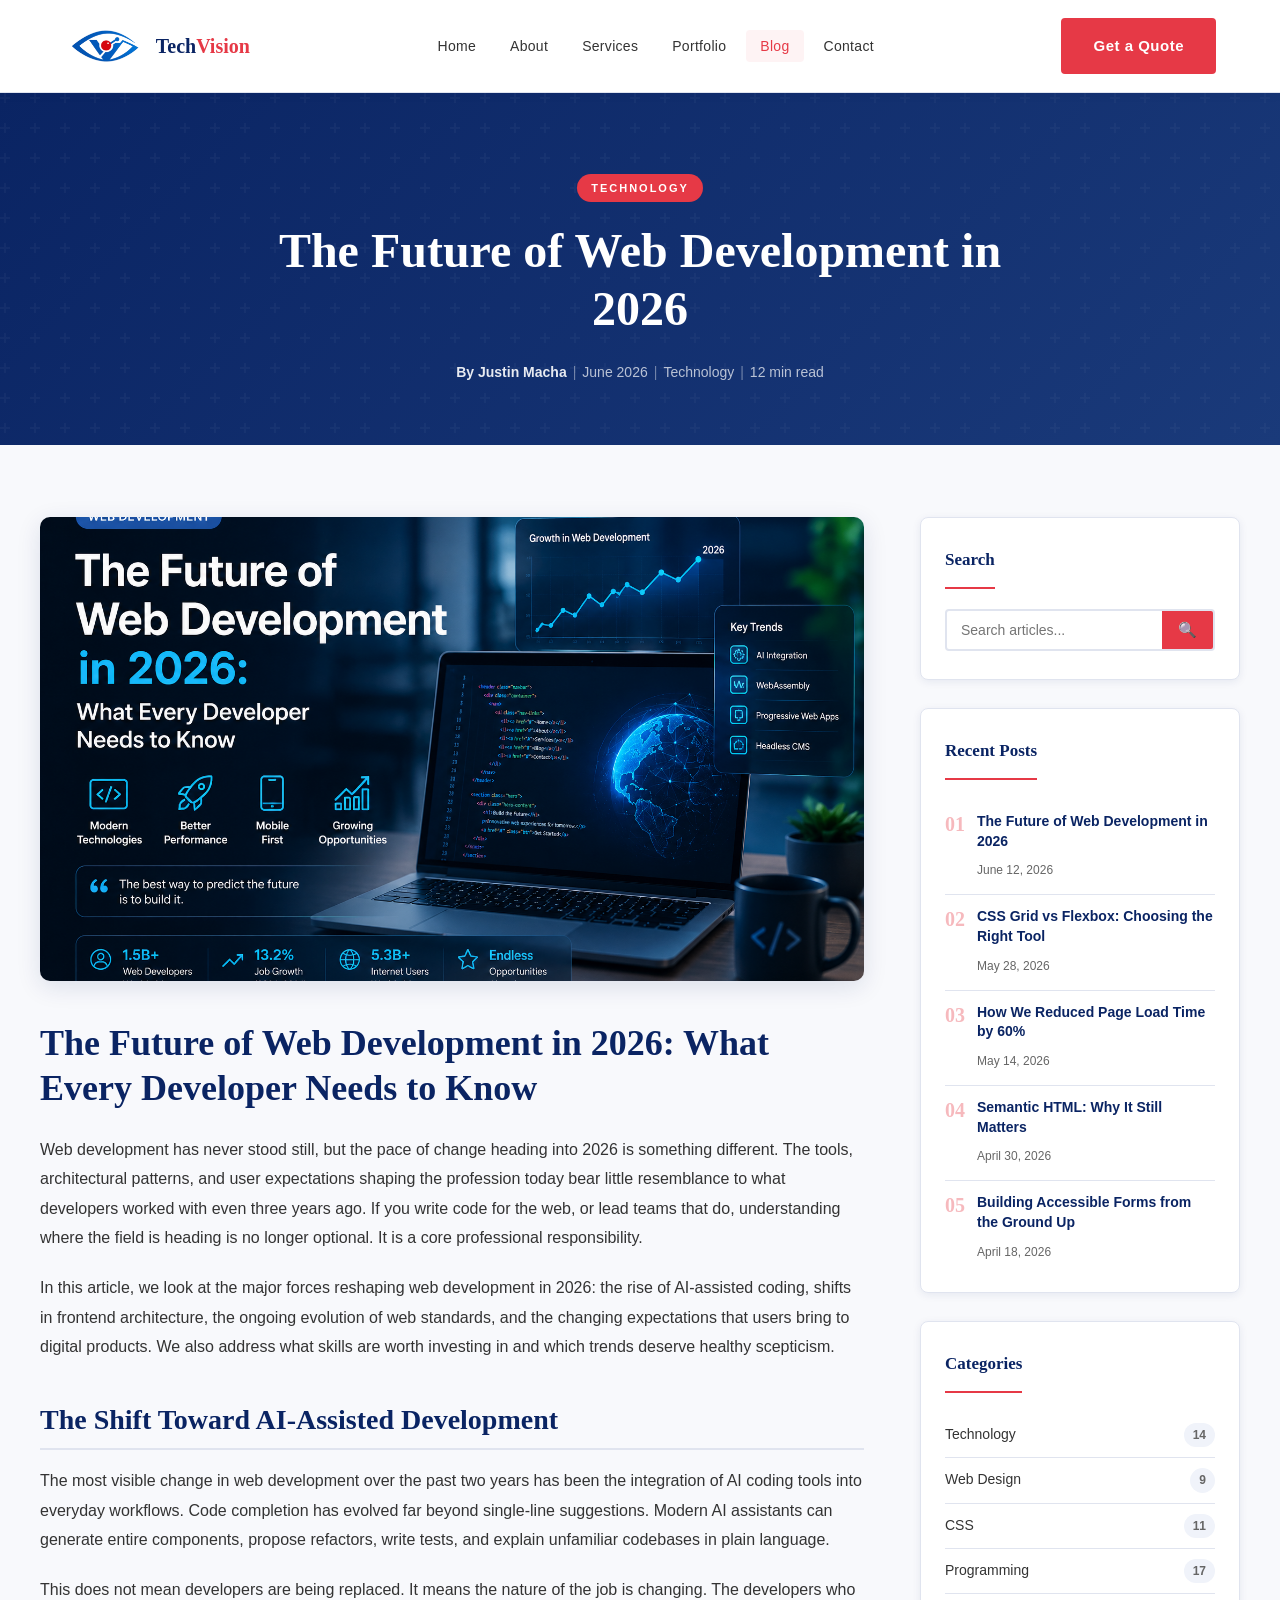
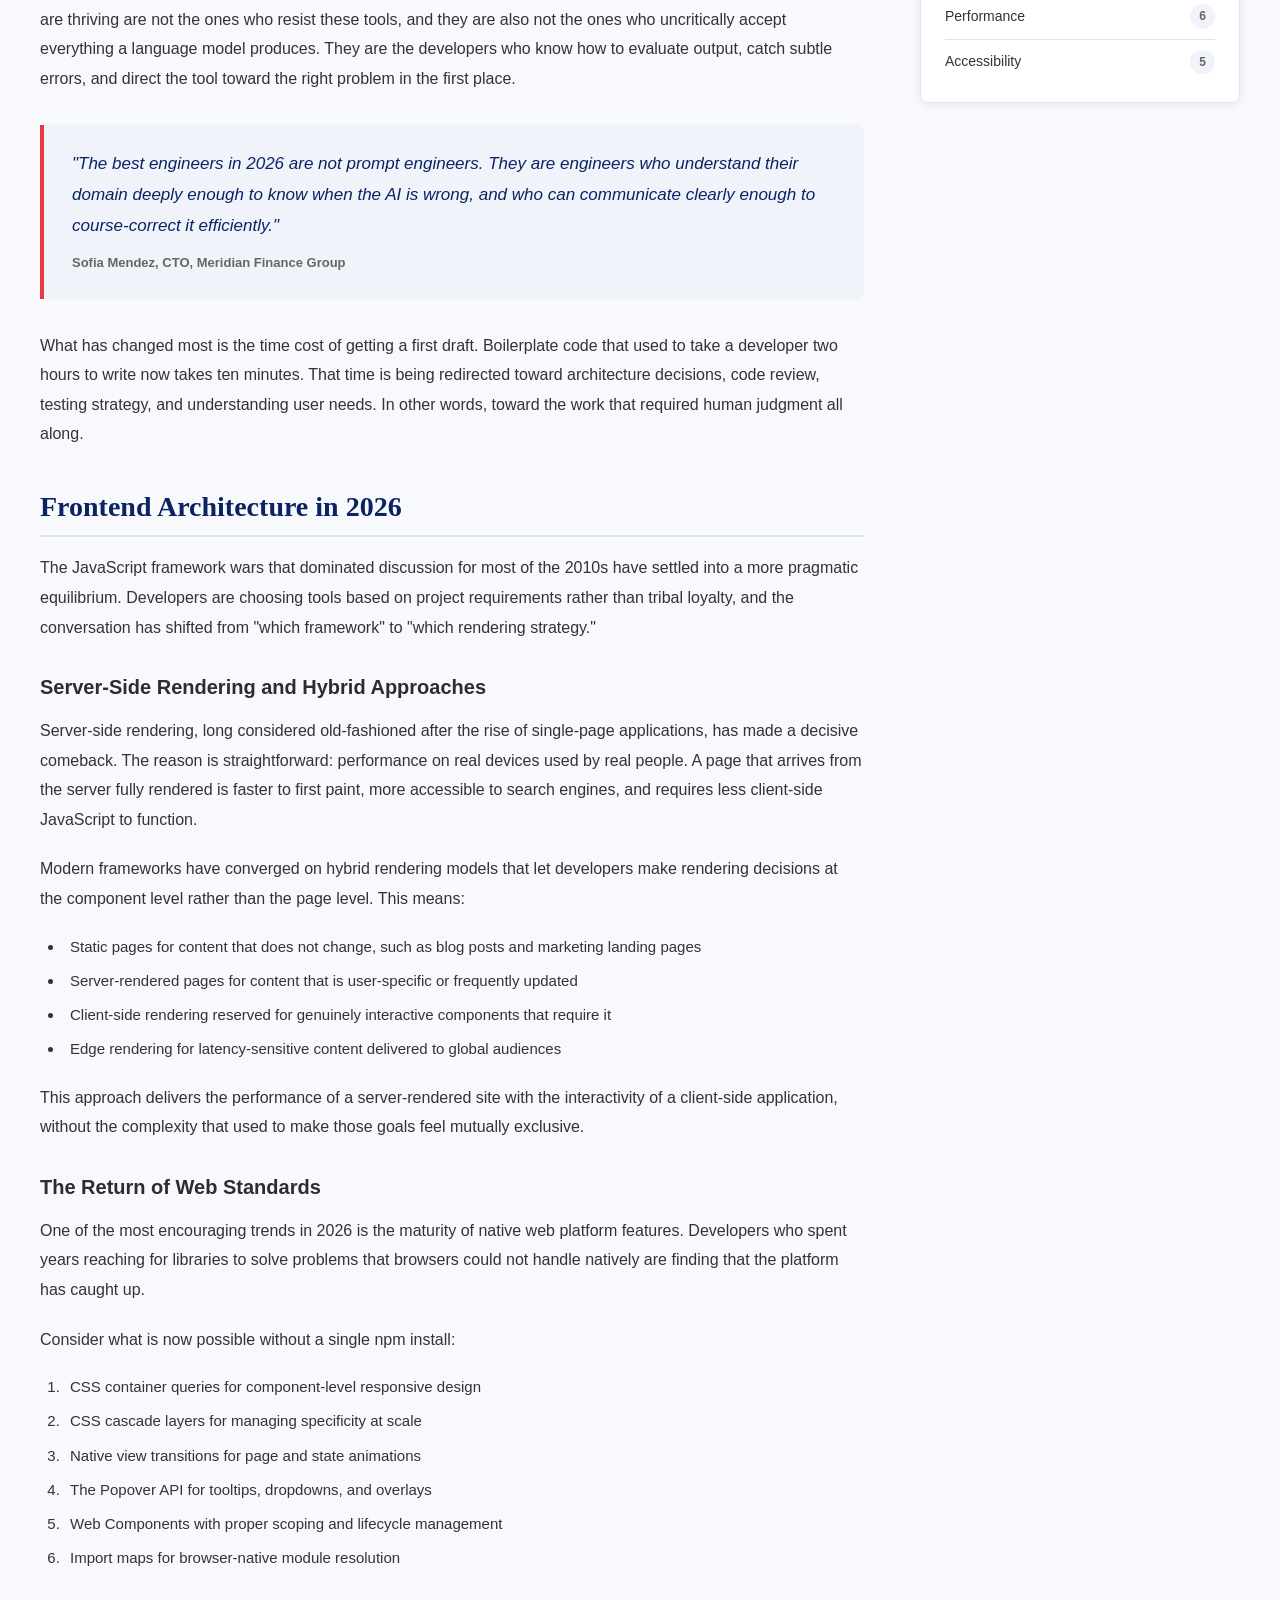
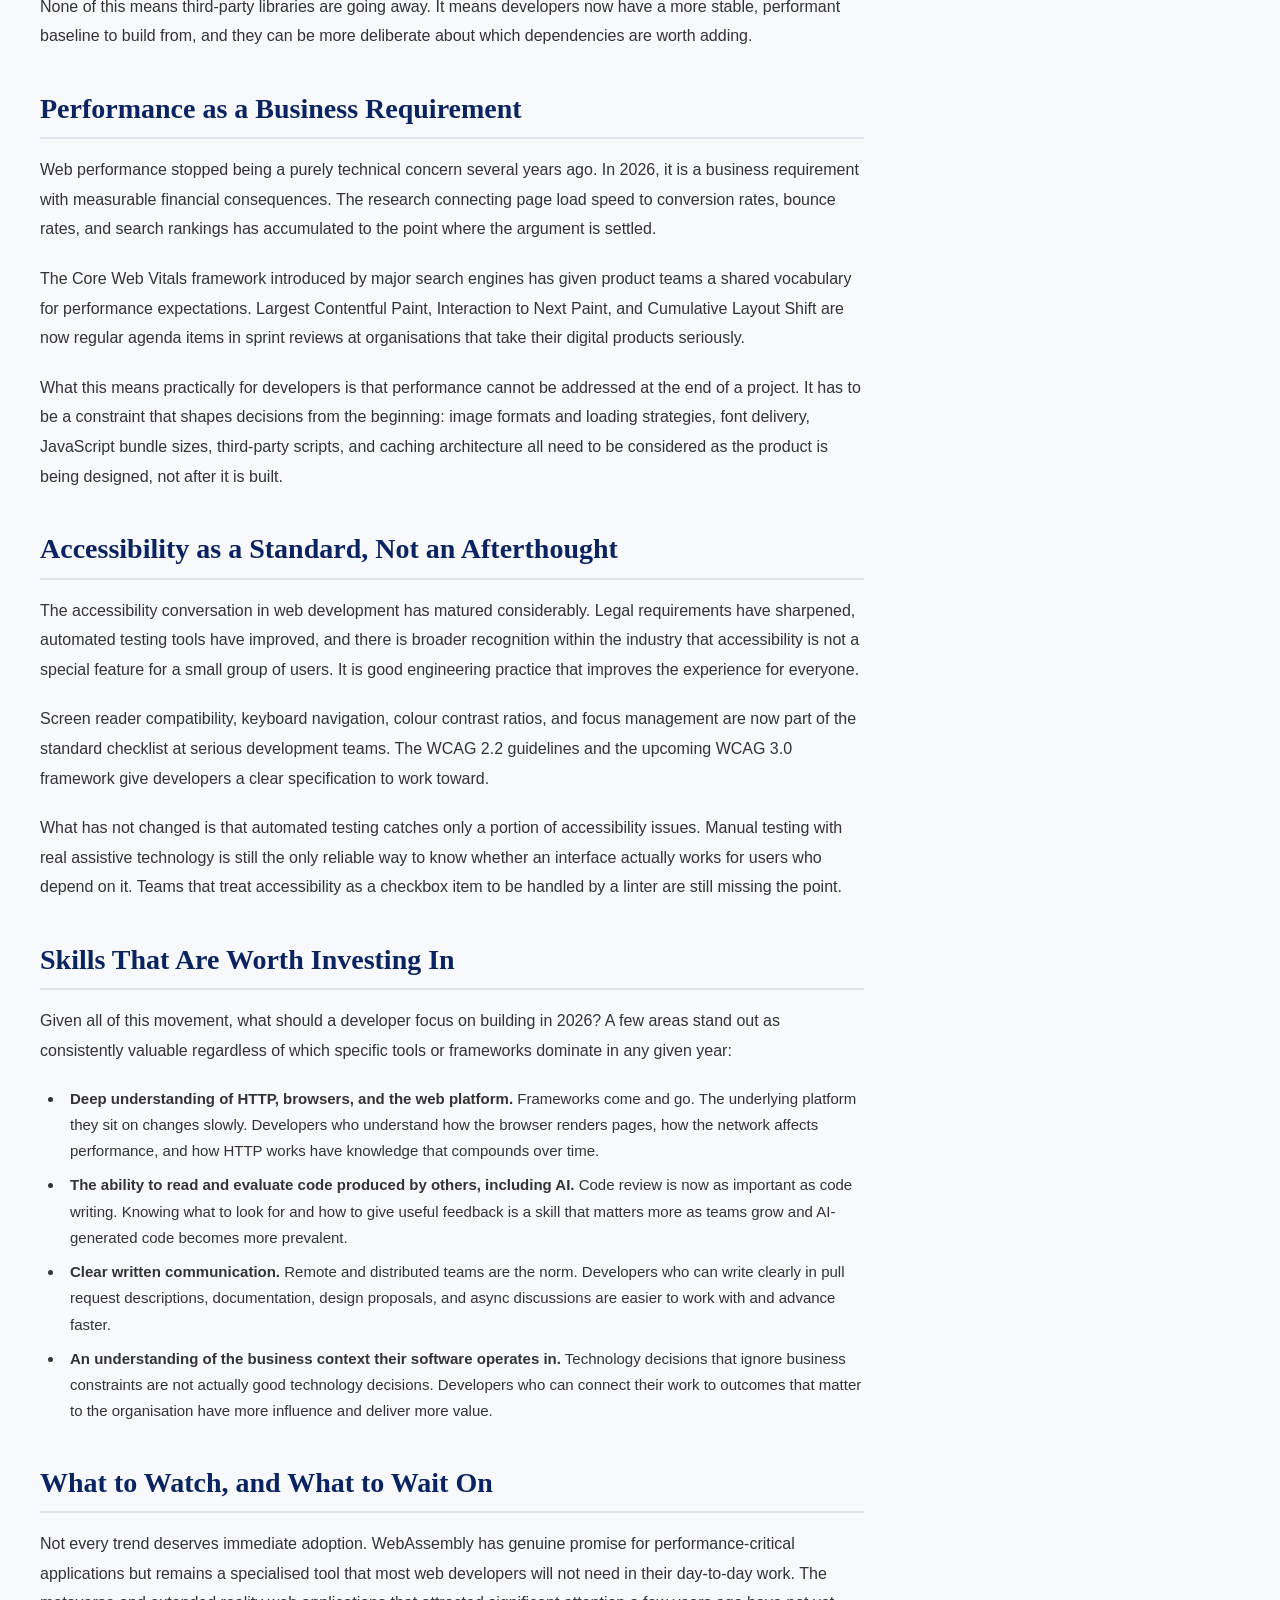
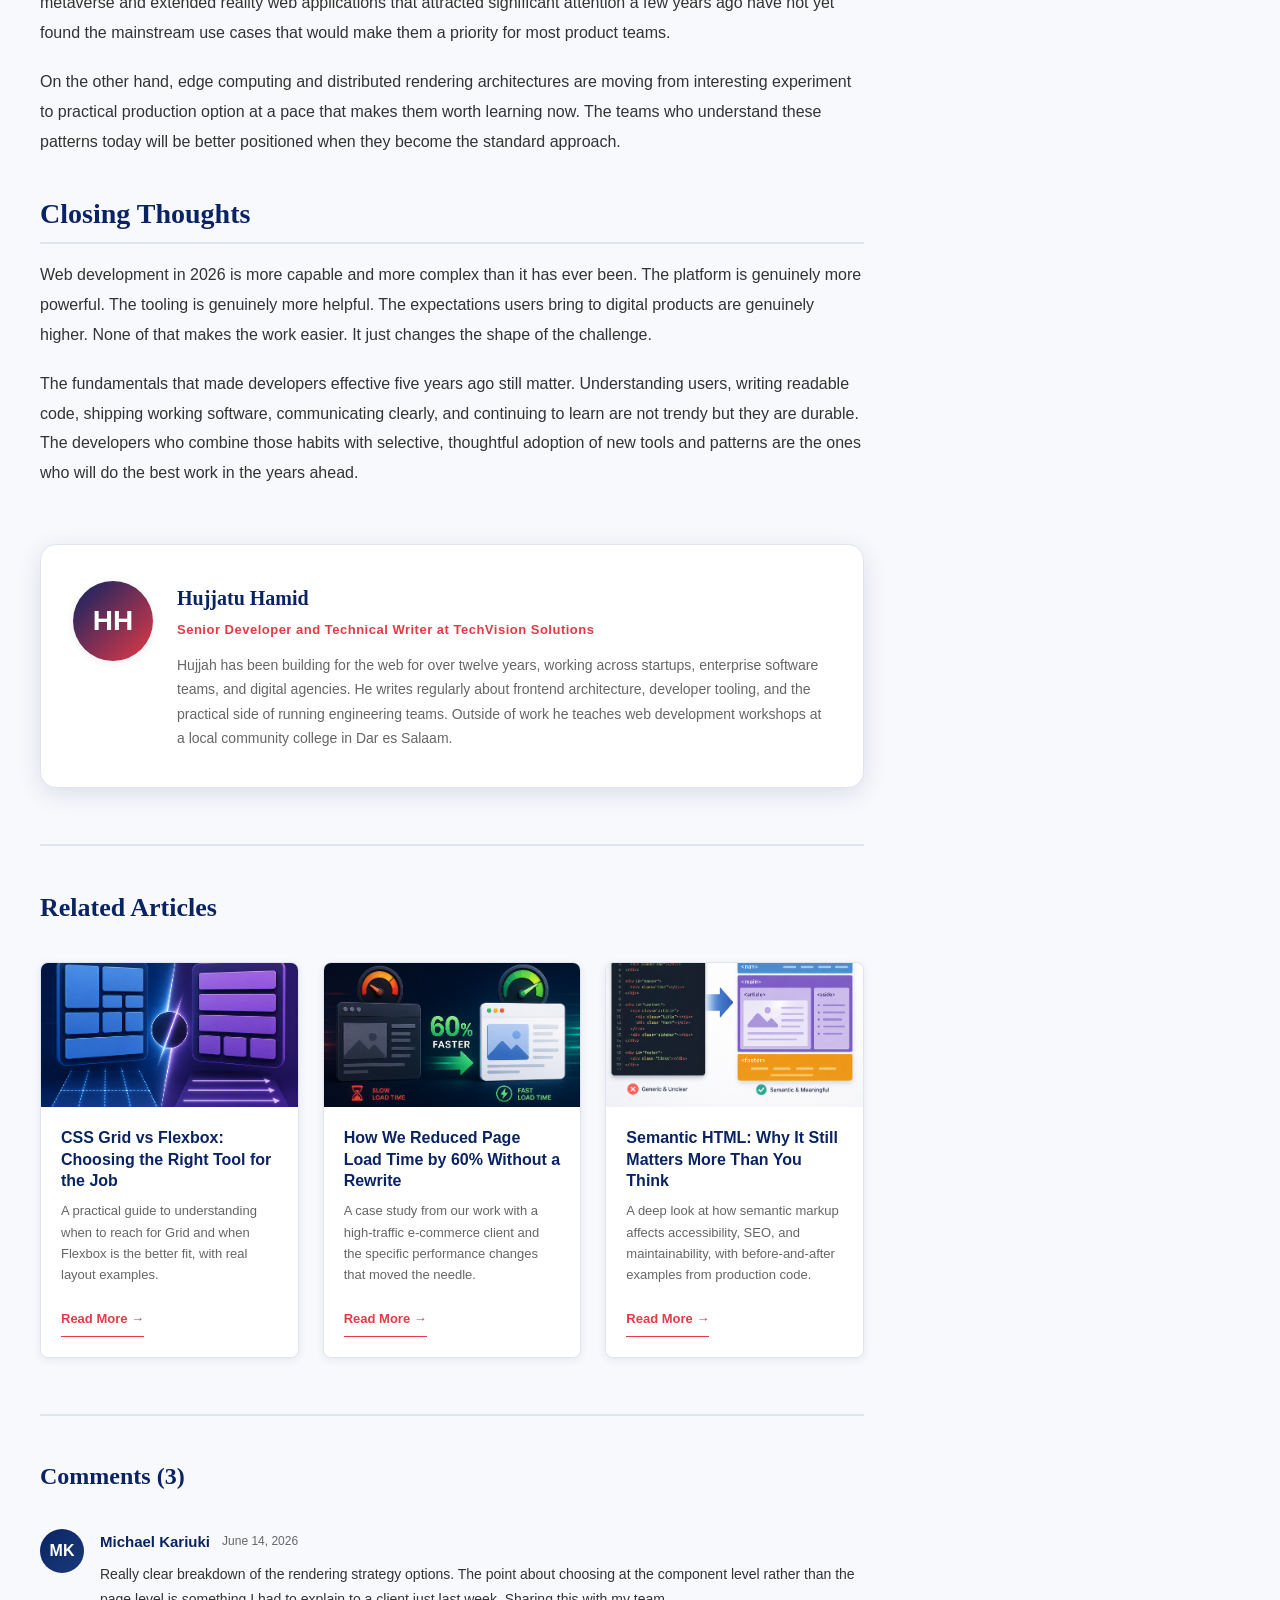
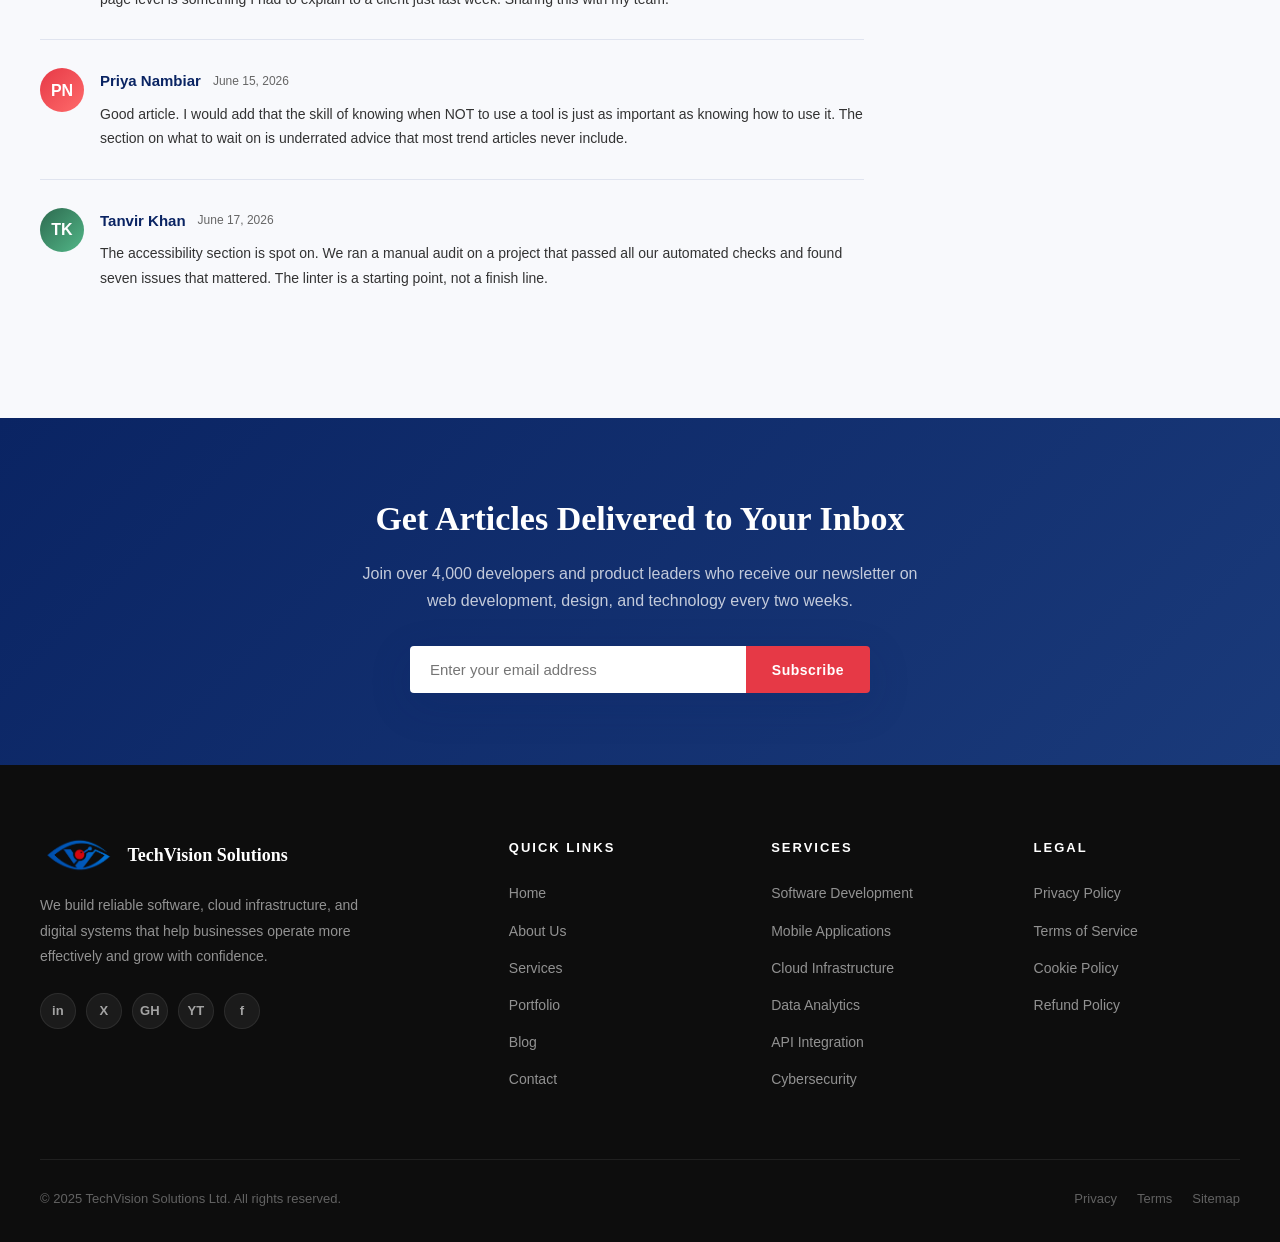
==== blog.html @ b870c146 "Add files via upload" ====
<!DOCTYPE html>
<html lang="en">
<head>
    <meta charset="UTF-8">
    <meta name="viewport" content="width=device-width, initial-scale=1.0">
    <meta name="description" content="The Future of Web Development in 2026 - TechVision Solutions Blog">
    <title>The Future of Web Development in 2026 | TechVision Blog</title>
    <link rel="stylesheet" href="css/style.css">
</head>
<body>

    <!-- ======================================================
         Header Section (matches homepage exactly)
    ====================================================== -->
    <header>
        <div class="header-inner">
            <div class="logo">
                <div class="logo-icon">
                    <img src="images/logo.png" alt="TechVision logo">
                </div>
                <div class="logo-text">Tech<span>Vision</span></div>
            </div>

            <nav>
                <ul>
                    <li><a href="index.html">Home</a></li>
                    <li><a href="index.html#about">About</a></li>
                    <li><a href="index.html#services">Services</a></li>
                    <li><a href="index.html#portfolio">Portfolio</a></li>
                    <li><a href="blog.html" class="active">Blog</a></li>
                    <li><a href="index.html#contact">Contact</a></li>
                </ul>
            </nav>

            <div class="header-cta">
                <a href="index.html#contact" class="btn btn-primary">Get a Quote</a>
            </div>
        </div>
    </header>

    <main>

        <!-- ======================================================
             Blog Banner Section
        ====================================================== -->
        <section class="blog-banner">
            <div class="blog-banner-inner">
                <span class="blog-category-badge">Technology</span>
                <h1>The Future of Web Development in 2026</h1>
                <div class="blog-meta">
                    <strong>By Justin Macha</strong>
                    <span>|</span>
                    June 2026
                    <span>|</span>
                    Technology
                    <span>|</span>
                    12 min read
                </div>
            </div>
        </section>

        <!-- ======================================================
             Blog Content Layout
        ====================================================== -->
        <div class="blog-content-wrap">
            <div class="blog-layout">

                <!-- Main Blog Article -->
                <div class="blog-main">

                    <!-- Featured Article Image -->
                    <img class="blog-featured-img" src="images/blog-featured.png" alt="The Future of Web Development in 2026">

                    <!-- Article Content -->
                    <article class="blog-article">

                        <h1>The Future of Web Development in 2026: What Every Developer Needs to Know</h1>

                        <p>Web development has never stood still, but the pace of change heading into 2026 is something different. The tools, architectural patterns, and user expectations shaping the profession today bear little resemblance to what developers worked with even three years ago. If you write code for the web, or lead teams that do, understanding where the field is heading is no longer optional. It is a core professional responsibility.</p>

                        <p>In this article, we look at the major forces reshaping web development in 2026: the rise of AI-assisted coding, shifts in frontend architecture, the ongoing evolution of web standards, and the changing expectations that users bring to digital products. We also address what skills are worth investing in and which trends deserve healthy scepticism.</p>

                        <h2>The Shift Toward AI-Assisted Development</h2>

                        <p>The most visible change in web development over the past two years has been the integration of AI coding tools into everyday workflows. Code completion has evolved far beyond single-line suggestions. Modern AI assistants can generate entire components, propose refactors, write tests, and explain unfamiliar codebases in plain language.</p>

                        <p>This does not mean developers are being replaced. It means the nature of the job is changing. The developers who are thriving are not the ones who resist these tools, and they are also not the ones who uncritically accept everything a language model produces. They are the developers who know how to evaluate output, catch subtle errors, and direct the tool toward the right problem in the first place.</p>

                        <blockquote>
                            "The best engineers in 2026 are not prompt engineers. They are engineers who understand their domain deeply enough to know when the AI is wrong, and who can communicate clearly enough to course-correct it efficiently."
                            <cite>Sofia Mendez, CTO, Meridian Finance Group</cite>
                        </blockquote>

                        <p>What has changed most is the time cost of getting a first draft. Boilerplate code that used to take a developer two hours to write now takes ten minutes. That time is being redirected toward architecture decisions, code review, testing strategy, and understanding user needs. In other words, toward the work that required human judgment all along.</p>

                        <h2>Frontend Architecture in 2026</h2>

                        <p>The JavaScript framework wars that dominated discussion for most of the 2010s have settled into a more pragmatic equilibrium. Developers are choosing tools based on project requirements rather than tribal loyalty, and the conversation has shifted from "which framework" to "which rendering strategy."</p>

                        <h3>Server-Side Rendering and Hybrid Approaches</h3>

                        <p>Server-side rendering, long considered old-fashioned after the rise of single-page applications, has made a decisive comeback. The reason is straightforward: performance on real devices used by real people. A page that arrives from the server fully rendered is faster to first paint, more accessible to search engines, and requires less client-side JavaScript to function.</p>

                        <p>Modern frameworks have converged on hybrid rendering models that let developers make rendering decisions at the component level rather than the page level. This means:</p>

                        <ul>
                            <li>Static pages for content that does not change, such as blog posts and marketing landing pages</li>
                            <li>Server-rendered pages for content that is user-specific or frequently updated</li>
                            <li>Client-side rendering reserved for genuinely interactive components that require it</li>
                            <li>Edge rendering for latency-sensitive content delivered to global audiences</li>
                        </ul>

                        <p>This approach delivers the performance of a server-rendered site with the interactivity of a client-side application, without the complexity that used to make those goals feel mutually exclusive.</p>

                        <h3>The Return of Web Standards</h3>

                        <p>One of the most encouraging trends in 2026 is the maturity of native web platform features. Developers who spent years reaching for libraries to solve problems that browsers could not handle natively are finding that the platform has caught up.</p>

                        <p>Consider what is now possible without a single npm install:</p>

                        <ol>
                            <li>CSS container queries for component-level responsive design</li>
                            <li>CSS cascade layers for managing specificity at scale</li>
                            <li>Native view transitions for page and state animations</li>
                            <li>The Popover API for tooltips, dropdowns, and overlays</li>
                            <li>Web Components with proper scoping and lifecycle management</li>
                            <li>Import maps for browser-native module resolution</li>
                        </ol>

                        <p>None of this means third-party libraries are going away. It means developers now have a more stable, performant baseline to build from, and they can be more deliberate about which dependencies are worth adding.</p>

                        <h2>Performance as a Business Requirement</h2>

                        <p>Web performance stopped being a purely technical concern several years ago. In 2026, it is a business requirement with measurable financial consequences. The research connecting page load speed to conversion rates, bounce rates, and search rankings has accumulated to the point where the argument is settled.</p>

                        <p>The Core Web Vitals framework introduced by major search engines has given product teams a shared vocabulary for performance expectations. Largest Contentful Paint, Interaction to Next Paint, and Cumulative Layout Shift are now regular agenda items in sprint reviews at organisations that take their digital products seriously.</p>

                        <p>What this means practically for developers is that performance cannot be addressed at the end of a project. It has to be a constraint that shapes decisions from the beginning: image formats and loading strategies, font delivery, JavaScript bundle sizes, third-party scripts, and caching architecture all need to be considered as the product is being designed, not after it is built.</p>

                        <h2>Accessibility as a Standard, Not an Afterthought</h2>

                        <p>The accessibility conversation in web development has matured considerably. Legal requirements have sharpened, automated testing tools have improved, and there is broader recognition within the industry that accessibility is not a special feature for a small group of users. It is good engineering practice that improves the experience for everyone.</p>

                        <p>Screen reader compatibility, keyboard navigation, colour contrast ratios, and focus management are now part of the standard checklist at serious development teams. The WCAG 2.2 guidelines and the upcoming WCAG 3.0 framework give developers a clear specification to work toward.</p>

                        <p>What has not changed is that automated testing catches only a portion of accessibility issues. Manual testing with real assistive technology is still the only reliable way to know whether an interface actually works for users who depend on it. Teams that treat accessibility as a checkbox item to be handled by a linter are still missing the point.</p>

                        <h2>Skills That Are Worth Investing In</h2>

                        <p>Given all of this movement, what should a developer focus on building in 2026? A few areas stand out as consistently valuable regardless of which specific tools or frameworks dominate in any given year:</p>

                        <ul>
                            <li><strong>Deep understanding of HTTP, browsers, and the web platform.</strong> Frameworks come and go. The underlying platform they sit on changes slowly. Developers who understand how the browser renders pages, how the network affects performance, and how HTTP works have knowledge that compounds over time.</li>
                            <li><strong>The ability to read and evaluate code produced by others, including AI.</strong> Code review is now as important as code writing. Knowing what to look for and how to give useful feedback is a skill that matters more as teams grow and AI-generated code becomes more prevalent.</li>
                            <li><strong>Clear written communication.</strong> Remote and distributed teams are the norm. Developers who can write clearly in pull request descriptions, documentation, design proposals, and async discussions are easier to work with and advance faster.</li>
                            <li><strong>An understanding of the business context their software operates in.</strong> Technology decisions that ignore business constraints are not actually good technology decisions. Developers who can connect their work to outcomes that matter to the organisation have more influence and deliver more value.</li>
                        </ul>

                        <h2>What to Watch, and What to Wait On</h2>

                        <p>Not every trend deserves immediate adoption. WebAssembly has genuine promise for performance-critical applications but remains a specialised tool that most web developers will not need in their day-to-day work. The metaverse and extended reality web applications that attracted significant attention a few years ago have not yet found the mainstream use cases that would make them a priority for most product teams.</p>

                        <p>On the other hand, edge computing and distributed rendering architectures are moving from interesting experiment to practical production option at a pace that makes them worth learning now. The teams who understand these patterns today will be better positioned when they become the standard approach.</p>

                        <h2>Closing Thoughts</h2>

                        <p>Web development in 2026 is more capable and more complex than it has ever been. The platform is genuinely more powerful. The tooling is genuinely more helpful. The expectations users bring to digital products are genuinely higher. None of that makes the work easier. It just changes the shape of the challenge.</p>

                        <p>The fundamentals that made developers effective five years ago still matter. Understanding users, writing readable code, shipping working software, communicating clearly, and continuing to learn are not trendy but they are durable. The developers who combine those habits with selective, thoughtful adoption of new tools and patterns are the ones who will do the best work in the years ahead.</p>

                    </article>

                    <!-- Author Information Card -->
                    <div class="author-card">
                        <div class="author-card-photo">HH</div>
                        <div class="author-card-info">
                            <h4>Hujjatu Hamid</h4>
                            <span>Senior Developer and Technical Writer at TechVision Solutions</span>
                            <p>Hujjah has been building for the web for over twelve years, working across startups, enterprise software teams, and digital agencies. He writes regularly about frontend architecture, developer tooling, and the practical side of running engineering teams. Outside of work he teaches web development workshops at a local community college in Dar es Salaam.</p>
                        </div>
                    </div>

                    <!-- Related Articles Section -->
                    <section class="related-articles">
                        <h2>Related Articles</h2>
                        <div class="related-grid">

                            <div class="related-card">
                                <div class="related-card-img">
                                    <img src="images/gallery/related1.png" alt="CSS Grid vs Flexbox layout comparison">
                                </div>
                                <div class="related-card-body">
                                    <h4>CSS Grid vs Flexbox: Choosing the Right Tool for the Job</h4>
                                    <p>A practical guide to understanding when to reach for Grid and when Flexbox is the better fit, with real layout examples.</p>
                                    <a href="#" class="btn-read-more">Read More &rarr;</a>
                                </div>
                            </div>

                            <div class="related-card">
                                <div class="related-card-img">
                                    <img src="images/gallery/related2.png" alt="Page load time reduced by 60 percent chart">
                                </div>
                                <div class="related-card-body">
                                    <h4>How We Reduced Page Load Time by 60% Without a Rewrite</h4>
                                    <p>A case study from our work with a high-traffic e-commerce client and the specific performance changes that moved the needle.</p>
                                    <a href="#" class="btn-read-more">Read More &rarr;</a>
                                </div>
                            </div>

                            <div class="related-card">
                                <div class="related-card-img">
                                    <img src="images/gallery/related3.png" alt="Semantic HTML code example">
                                </div>
                                <div class="related-card-body">
                                    <h4>Semantic HTML: Why It Still Matters More Than You Think</h4>
                                    <p>A deep look at how semantic markup affects accessibility, SEO, and maintainability, with before-and-after examples from production code.</p>
                                    <a href="#" class="btn-read-more">Read More &rarr;</a>
                                </div>
                            </div>

                        </div>
                    </section>

                    <!-- Comments Section (Display Only) -->
                    <section class="comments-section">
                        <h2>Comments (3)</h2>

                        <div class="comment">
                            <div class="comment-avatar av1">MK</div>
                            <div class="comment-body">
                                <div class="comment-header">
                                    <span class="comment-author">Michael Kariuki</span>
                                    <span class="comment-date">June 14, 2026</span>
                                </div>
                                <p>Really clear breakdown of the rendering strategy options. The point about choosing at the component level rather than the page level is something I had to explain to a client just last week. Sharing this with my team.</p>
                            </div>
                        </div>

                        <div class="comment">
                            <div class="comment-avatar av2">PN</div>
                            <div class="comment-body">
                                <div class="comment-header">
                                    <span class="comment-author">Priya Nambiar</span>
                                    <span class="comment-date">June 15, 2026</span>
                                </div>
                                <p>Good article. I would add that the skill of knowing when NOT to use a tool is just as important as knowing how to use it. The section on what to wait on is underrated advice that most trend articles never include.</p>
                            </div>
                        </div>

                        <div class="comment">
                            <div class="comment-avatar av3">TK</div>
                            <div class="comment-body">
                                <div class="comment-header">
                                    <span class="comment-author">Tanvir Khan</span>
                                    <span class="comment-date">June 17, 2026</span>
                                </div>
                                <p>The accessibility section is spot on. We ran a manual audit on a project that passed all our automated checks and found seven issues that mattered. The linter is a starting point, not a finish line.</p>
                            </div>
                        </div>

                    </section>

                </div>

                <!-- Blog Sidebar -->
                <aside class="blog-sidebar">

                    <!-- Search Widget -->
                    <div class="sidebar-widget">
                        <h3>Search</h3>
                        <div class="search-box">
                            <input type="search" placeholder="Search articles...">
                            <button class="search-btn" aria-label="Search">&#128269;</button>
                        </div>
                    </div>

                    <!-- Recent Posts Widget -->
                    <div class="sidebar-widget">
                        <h3>Recent Posts</h3>

                        <div class="recent-post">
                            <div class="recent-post-num">01</div>
                            <div class="recent-post-info">
                                <a href="#">The Future of Web Development in 2026</a>
                                <span>June 12, 2026</span>
                            </div>
                        </div>

                        <div class="recent-post">
                            <div class="recent-post-num">02</div>
                            <div class="recent-post-info">
                                <a href="#">CSS Grid vs Flexbox: Choosing the Right Tool</a>
                                <span>May 28, 2026</span>
                            </div>
                        </div>

                        <div class="recent-post">
                            <div class="recent-post-num">03</div>
                            <div class="recent-post-info">
                                <a href="#">How We Reduced Page Load Time by 60%</a>
                                <span>May 14, 2026</span>
                            </div>
                        </div>

                        <div class="recent-post">
                            <div class="recent-post-num">04</div>
                            <div class="recent-post-info">
                                <a href="#">Semantic HTML: Why It Still Matters</a>
                                <span>April 30, 2026</span>
                            </div>
                        </div>

                        <div class="recent-post">
                            <div class="recent-post-num">05</div>
                            <div class="recent-post-info">
                                <a href="#">Building Accessible Forms from the Ground Up</a>
                                <span>April 18, 2026</span>
                            </div>
                        </div>

                    </div>

                    <!-- Categories Widget -->
                    <div class="sidebar-widget">
                        <h3>Categories</h3>
                        <ul class="category-list">
                            <li>
                                <a href="#">Technology</a>
                                <span class="category-count">14</span>
                            </li>
                            <li>
                                <a href="#">Web Design</a>
                                <span class="category-count">9</span>
                            </li>
                            <li>
                                <a href="#">CSS</a>
                                <span class="category-count">11</span>
                            </li>
                            <li>
                                <a href="#">Programming</a>
                                <span class="category-count">17</span>
                            </li>
                            <li>
                                <a href="#">Performance</a>
                                <span class="category-count">6</span>
                            </li>
                            <li>
                                <a href="#">Accessibility</a>
                                <span class="category-count">5</span>
                            </li>
                        </ul>
                    </div>

                </aside>

            </div>
        </div>

        <!-- ======================================================
             Newsletter Subscription Section
        ====================================================== -->
        <section class="newsletter">
            <div class="newsletter-inner">
                <h2>Get Articles Delivered to Your Inbox</h2>
                <p>Join over 4,000 developers and product leaders who receive our newsletter on web development, design, and technology every two weeks.</p>
                <div class="newsletter-form">
                    <input type="email" placeholder="Enter your email address">
                    <button type="button">Subscribe</button>
                </div>
            </div>
        </section>

    </main>

    <!-- ======================================================
         Footer Section (matches homepage exactly)
    ====================================================== -->
    <footer>
        <div class="footer-inner">
            <div class="footer-top">
                <div class="footer-brand">
                    <div class="footer-logo">
                        <div class="footer-logo-icon"><img src="images/logo.png" alt="TechVision logo"></div>
                        <div class="footer-logo-text">TechVision Solutions</div>
                    </div>
                    <p>We build reliable software, cloud infrastructure, and digital systems that help businesses operate more effectively and grow with confidence.</p>
                    <div class="social-links">
                        <a href="#" class="social-link" aria-label="LinkedIn">in</a>
                        <a href="#" class="social-link" aria-label="Twitter">X</a>
                        <a href="#" class="social-link" aria-label="GitHub">GH</a>
                        <a href="#" class="social-link" aria-label="YouTube">YT</a>
                        <a href="#" class="social-link" aria-label="Facebook">f</a>
                    </div>
                </div>

                <div class="footer-col">
                    <h4>Quick Links</h4>
                    <ul>
                        <li><a href="index.html">Home</a></li>
                        <li><a href="index.html#about">About Us</a></li>
                        <li><a href="index.html#services">Services</a></li>
                        <li><a href="index.html#portfolio">Portfolio</a></li>
                        <li><a href="blog.html">Blog</a></li>
                        <li><a href="index.html#contact">Contact</a></li>
                    </ul>
                </div>

                <div class="footer-col">
                    <h4>Services</h4>
                    <ul>
                        <li><a href="index.html#services">Software Development</a></li>
                        <li><a href="index.html#services">Mobile Applications</a></li>
                        <li><a href="index.html#services">Cloud Infrastructure</a></li>
                        <li><a href="index.html#services">Data Analytics</a></li>
                        <li><a href="index.html#services">API Integration</a></li>
                        <li><a href="index.html#services">Cybersecurity</a></li>
                    </ul>
                </div>

                <div class="footer-col">
                    <h4>Legal</h4>
                    <ul>
                        <li><a href="#">Privacy Policy</a></li>
                        <li><a href="#">Terms of Service</a></li>
                        <li><a href="#">Cookie Policy</a></li>
                        <li><a href="#">Refund Policy</a></li>
                    </ul>
                </div>
            </div>

            <div class="footer-bottom">
                <p>&copy; 2025 TechVision Solutions Ltd. All rights reserved.</p>
                <div class="footer-bottom-links">
                    <a href="#">Privacy</a>
                    <a href="#">Terms</a>
                    <a href="#">Sitemap</a>
                </div>
            </div>
        </div>
    </footer>

</body>
</html>
---- css/style.css ----
/* ============================================================
   TechVision Solutions - Main Stylesheet
   Author: BIT I / BCS I Assignment
   ============================================================ */

/* ============================================================
   CSS Custom Properties (Variables)
   ============================================================ */
:root {
    --color-primary: #0a2463;
    --color-accent: #e63946;
    --color-accent-light: #ff6b6b;
    --color-dark: #0d0d0d;
    --color-mid: #2d2d2d;
    --color-text: #333333;
    --color-text-light: #666666;
    --color-bg: #f8f9fc;
    --color-white: #ffffff;
    --color-border: #e0e4ef;
    --color-card-bg: #ffffff;
    --color-section-alt: #f0f3fa;

    --font-display: 'Georgia', 'Times New Roman', serif;
    --font-body: 'Segoe UI', Arial, sans-serif;
    --font-mono: 'Courier New', monospace;

    --shadow-sm: 0 2px 8px rgba(10, 36, 99, 0.08);
    --shadow-md: 0 6px 24px rgba(10, 36, 99, 0.12);
    --shadow-lg: 0 12px 40px rgba(10, 36, 99, 0.18);

    --radius-sm: 4px;
    --radius-md: 8px;
    --radius-lg: 16px;

    --transition: 0.3s ease;
}

/* ============================================================
   Reset and Base
   ============================================================ */
*, *::before, *::after {
    box-sizing: border-box;
    margin: 0;
    padding: 0;
}

html {
    scroll-behavior: smooth;
}

body {
    font-family: var(--font-body);
    font-size: 16px;
    line-height: 1.7;
    color: var(--color-text);
    background-color: var(--color-bg);
}

img {
    max-width: 100%;
    display: block;
}

a {
    text-decoration: none;
    color: inherit;
}

ul, ol {
    list-style: none;
}

/* ============================================================
   Utility Classes
   ============================================================ */
.container {
    max-width: 1200px;
    margin: 0 auto;
    padding: 0 24px;
}

.section-label {
    display: inline-block;
    font-family: var(--font-body);
    font-size: 12px;
    font-weight: 700;
    letter-spacing: 3px;
    text-transform: uppercase;
    color: var(--color-accent);
    margin-bottom: 12px;
}

.section-title {
    font-family: var(--font-display);
    font-size: clamp(28px, 4vw, 42px);
    font-weight: 700;
    color: var(--color-primary);
    line-height: 1.2;
    margin-bottom: 16px;
}

.section-subtitle {
    font-size: 17px;
    color: var(--color-text-light);
    max-width: 600px;
    line-height: 1.8;
}

.section-header {
    text-align: center;
    margin-bottom: 56px;
}

.section-header .section-subtitle {
    margin: 0 auto;
}

.btn {
    display: inline-block;
    padding: 13px 30px;
    font-family: var(--font-body);
    font-size: 15px;
    font-weight: 600;
    letter-spacing: 0.5px;
    border-radius: var(--radius-sm);
    cursor: pointer;
    transition: background-color var(--transition), color var(--transition), transform var(--transition), box-shadow var(--transition);
    border: 2px solid transparent;
}

.btn-primary {
    background-color: var(--color-accent);
    color: var(--color-white);
    border-color: var(--color-accent);
}

.btn-primary:hover {
    background-color: transparent;
    color: var(--color-accent);
    transform: translateY(-3px);
    box-shadow: var(--shadow-md);
}

.btn-outline {
    background-color: transparent;
    color: var(--color-white);
    border-color: var(--color-white);
}

.btn-outline:hover {
    background-color: var(--color-white);
    color: var(--color-primary);
    transform: translateY(-3px);
    box-shadow: var(--shadow-md);
}

.btn-dark {
    background-color: var(--color-primary);
    color: var(--color-white);
    border-color: var(--color-primary);
}

.btn-dark:hover {
    background-color: var(--color-accent);
    border-color: var(--color-accent);
    transform: translateY(-3px);
    box-shadow: var(--shadow-md);
}

/* ============================================================
   Header Section
   ============================================================ */
header {
    position: sticky;
    top: 0;
    z-index: 1000;
    background-color: var(--color-white);
    border-bottom: 1px solid var(--color-border);
    box-shadow: var(--shadow-sm);
}

.header-inner {
    display: flex;
    justify-content: space-between;
    align-items: center;
    padding: 18px 24px;
    max-width: 1200px;
    margin: 0 auto;
    gap: 24px;
}

.logo {
    display: flex;
    align-items: center;
    gap: 10px;
    flex-shrink: 0;
}

.logo-icon {
    height: 38px;
    display: flex;
    align-items: center;
    justify-content: center;
}

.logo-icon img {
    height: 100%;
    width: auto;
}

.logo-text {
    font-family: var(--font-display);
    font-size: 20px;
    font-weight: 700;
    color: var(--color-primary);
    line-height: 1.1;
}

.logo-text span {
    color: var(--color-accent);
}

nav ul {
    display: flex;
    align-items: center;
    gap: 6px;
}

nav ul li a {
    font-size: 14px;
    font-weight: 500;
    color: var(--color-text);
    padding: 8px 14px;
    border-radius: var(--radius-sm);
    transition: color var(--transition), background-color var(--transition);
    letter-spacing: 0.3px;
}

nav ul li a:hover,
nav ul li a.active {
    color: var(--color-accent);
    background-color: rgba(230, 57, 70, 0.06);
}

.header-cta {
    flex-shrink: 0;
}

/* ============================================================
   Hero Section
   ============================================================ */
.hero {
    background: linear-gradient(135deg, var(--color-primary) 0%, #1a3a7a 60%, #0e2d6e 100%);
    color: var(--color-white);
    padding: 96px 24px;
    position: relative;
    overflow: hidden;
}

.hero::before {
    content: '';
    position: absolute;
    top: -80px;
    right: -80px;
    width: 420px;
    height: 420px;
    background: rgba(230, 57, 70, 0.12);
    border-radius: 50%;
}

.hero::after {
    content: '';
    position: absolute;
    bottom: -100px;
    left: -60px;
    width: 320px;
    height: 320px;
    background: rgba(255, 255, 255, 0.04);
    border-radius: 50%;
}

.hero-inner {
    max-width: 1200px;
    margin: 0 auto;
    display: flex;
    align-items: center;
    gap: 60px;
    position: relative;
    z-index: 1;
}

.hero-content {
    flex: 1;
    max-width: 560px;
}

.hero-label {
    display: inline-block;
    font-size: 12px;
    font-weight: 700;
    letter-spacing: 3px;
    text-transform: uppercase;
    color: var(--color-accent-light);
    margin-bottom: 20px;
    background: rgba(230, 57, 70, 0.15);
    padding: 6px 14px;
    border-radius: 20px;
    border: 1px solid rgba(230, 57, 70, 0.3);
}

.hero h1 {
    font-family: var(--font-display);
    font-size: clamp(36px, 5vw, 58px);
    font-weight: 700;
    line-height: 1.15;
    margin-bottom: 24px;
    color: var(--color-white);
}

.hero h1 span {
    color: var(--color-accent-light);
}

.hero p {
    font-size: 18px;
    line-height: 1.8;
    color: rgba(255, 255, 255, 0.82);
    margin-bottom: 36px;
}

.hero-buttons {
    display: flex;
    gap: 16px;
    flex-wrap: wrap;
}

.hero-image {
    flex: 1;
    max-width: 520px;
}

.hero-image img {
    width: 100%;
    border-radius: var(--radius-lg);
    box-shadow: var(--shadow-lg);
    border: 3px solid rgba(255,255,255,0.12);
}

.hero-image-placeholder {
    width: 100%;
    aspect-ratio: 4/3;
    background: linear-gradient(135deg, rgba(255,255,255,0.06), rgba(255,255,255,0.02));
    border-radius: var(--radius-lg);
    border: 2px dashed rgba(255,255,255,0.2);
    display: flex;
    flex-direction: column;
    align-items: center;
    justify-content: center;
    color: rgba(255,255,255,0.5);
    font-size: 14px;
    gap: 12px;
}

.hero-image-placeholder svg {
    width: 48px;
    height: 48px;
    opacity: 0.4;
}

/* ============================================================
   About Us Section
   ============================================================ */
.about {
    padding: 96px 24px;
    background-color: var(--color-white);
}

.about-inner {
    max-width: 1200px;
    margin: 0 auto;
    display: flex;
    align-items: center;
    gap: 72px;
}

.about-image {
    flex: 1;
    max-width: 480px;
}

.about-image img {
    width: 100%;
    border-radius: var(--radius-lg);
    box-shadow: var(--shadow-lg);
}

.about-img-placeholder {
    width: 100%;
    aspect-ratio: 1;
    background: linear-gradient(135deg, var(--color-section-alt), var(--color-border));
    border-radius: var(--radius-lg);
    display: flex;
    flex-direction: column;
    align-items: center;
    justify-content: center;
    color: var(--color-text-light);
    font-size: 14px;
    gap: 12px;
    border: 2px dashed var(--color-border);
}

.about-content {
    flex: 1;
}

.about-content .section-subtitle {
    max-width: 100%;
    margin-bottom: 24px;
}

.mission-box {
    background: var(--color-section-alt);
    border-left: 4px solid var(--color-accent);
    padding: 20px 24px;
    border-radius: 0 var(--radius-md) var(--radius-md) 0;
    margin: 24px 0 32px;
}

.mission-box p {
    font-style: italic;
    color: var(--color-primary);
    font-size: 16px;
    line-height: 1.7;
    font-weight: 500;
}

.about-stats {
    display: flex;
    gap: 36px;
    margin-top: 32px;
    flex-wrap: wrap;
}

.stat-item {
    text-align: center;
}

.stat-number {
    font-family: var(--font-display);
    font-size: 36px;
    font-weight: 700;
    color: var(--color-accent);
    line-height: 1;
}

.stat-label {
    font-size: 13px;
    color: var(--color-text-light);
    margin-top: 4px;
    letter-spacing: 0.5px;
}

/* ============================================================
   Services Section
   ============================================================ */
.services {
    padding: 96px 24px;
    background-color: var(--color-section-alt);
}

.services-inner {
    max-width: 1200px;
    margin: 0 auto;
}

.services-grid {
    display: grid;
    grid-template-columns: repeat(auto-fit, minmax(300px, 1fr));
    gap: 28px;
}

.service-card {
    background-color: var(--color-card-bg);
    border-radius: var(--radius-md);
    padding: 36px 30px;
    box-shadow: var(--shadow-sm);
    border: 1px solid var(--color-border);
    transition: transform var(--transition), box-shadow var(--transition), border-color var(--transition);
}

.service-card:hover {
    transform: translateY(-6px);
    box-shadow: var(--shadow-lg);
    border-color: var(--color-accent);
}

.service-icon {
    width: 56px;
    height: 56px;
    background: linear-gradient(135deg, rgba(10, 36, 99, 0.08), rgba(230, 57, 70, 0.08));
    border-radius: var(--radius-md);
    display: flex;
    align-items: center;
    justify-content: center;
    margin-bottom: 20px;
    font-size: 26px;
}

.service-card h3 {
    font-family: var(--font-display);
    font-size: 20px;
    font-weight: 700;
    color: var(--color-primary);
    margin-bottom: 12px;
}

.service-card p {
    font-size: 15px;
    color: var(--color-text-light);
    line-height: 1.7;
}

/* ============================================================
   Portfolio / Gallery Section
   ============================================================ */
.portfolio {
    padding: 96px 24px;
    background-color: var(--color-white);
}

.portfolio-inner {
    max-width: 1200px;
    margin: 0 auto;
}

.portfolio-grid {
    display: grid;
    grid-template-columns: repeat(auto-fit, minmax(260px, 1fr));
    gap: 20px;
}

.portfolio-item {
    position: relative;
    overflow: hidden;
    border-radius: var(--radius-md);
    aspect-ratio: 4/3;
    background: var(--color-section-alt);
    cursor: pointer;
}

.portfolio-item img {
    width: 100%;
    height: 100%;
    object-fit: cover;
    transition: transform var(--transition);
}

.portfolio-placeholder {
    width: 100%;
    height: 100%;
    display: flex;
    flex-direction: column;
    align-items: center;
    justify-content: center;
    color: var(--color-text-light);
    font-size: 13px;
    gap: 8px;
    background: linear-gradient(135deg, var(--color-section-alt), var(--color-border));
    transition: transform var(--transition);
}

.portfolio-item:hover .portfolio-placeholder,
.portfolio-item:hover img {
    transform: scale(1.05);
}

.portfolio-overlay {
    position: absolute;
    inset: 0;
    background: linear-gradient(to top, rgba(10, 36, 99, 0.85), transparent);
    opacity: 0;
    transition: opacity var(--transition);
    display: flex;
    flex-direction: column;
    align-items: flex-start;
    justify-content: flex-end;
    padding: 20px;
}

.portfolio-item:hover .portfolio-overlay {
    opacity: 1;
}

.portfolio-overlay h4 {
    color: var(--color-white);
    font-size: 16px;
    font-weight: 600;
    margin-bottom: 4px;
}

.portfolio-overlay span {
    color: rgba(255,255,255,0.7);
    font-size: 13px;
}

/* ============================================================
   Testimonials Section
   ============================================================ */
.testimonials {
    padding: 96px 24px;
    background-color: var(--color-section-alt);
}

.testimonials-inner {
    max-width: 1200px;
    margin: 0 auto;
}

.testimonials-grid {
    display: grid;
    grid-template-columns: repeat(auto-fit, minmax(300px, 1fr));
    gap: 28px;
}

.testimonial-card {
    background-color: var(--color-white);
    border-radius: var(--radius-md);
    padding: 36px 30px;
    box-shadow: var(--shadow-sm);
    border: 1px solid var(--color-border);
    transition: box-shadow var(--transition), transform var(--transition);
    position: relative;
}

.testimonial-card:hover {
    box-shadow: var(--shadow-md);
    transform: translateY(-4px);
}

.quote-mark {
    font-family: var(--font-display);
    font-size: 64px;
    line-height: 1;
    color: var(--color-accent);
    opacity: 0.2;
    position: absolute;
    top: 20px;
    left: 24px;
    font-weight: 700;
}

.testimonial-text {
    font-size: 15px;
    line-height: 1.8;
    color: var(--color-text);
    margin-bottom: 24px;
    font-style: italic;
    position: relative;
    z-index: 1;
    padding-top: 20px;
}

.testimonial-author {
    display: flex;
    align-items: center;
    gap: 14px;
}

.author-photo {
    width: 48px;
    height: 48px;
    border-radius: 50%;
    background: linear-gradient(135deg, var(--color-primary), var(--color-accent));
    display: flex;
    align-items: center;
    justify-content: center;
    color: var(--color-white);
    font-size: 18px;
    font-weight: 700;
    flex-shrink: 0;
}

.author-info strong {
    display: block;
    font-size: 15px;
    color: var(--color-primary);
    font-weight: 700;
}

.author-info span {
    font-size: 13px;
    color: var(--color-text-light);
}

.star-rating {
    margin-bottom: 16px;
    color: #f4a623;
    font-size: 16px;
    letter-spacing: 2px;
}

/* ============================================================
   Pricing Section
   ============================================================ */
.pricing {
    padding: 96px 24px;
    background-color: var(--color-white);
}

.pricing-inner {
    max-width: 1100px;
    margin: 0 auto;
}

.pricing-grid {
    display: flex;
    justify-content: center;
    gap: 24px;
    flex-wrap: wrap;
    align-items: stretch;
}

.pricing-card {
    flex: 1;
    min-width: 280px;
    max-width: 340px;
    background-color: var(--color-white);
    border-radius: var(--radius-lg);
    padding: 44px 32px;
    box-shadow: var(--shadow-sm);
    border: 2px solid var(--color-border);
    transition: transform var(--transition), box-shadow var(--transition), border-color var(--transition);
    position: relative;
    display: flex;
    flex-direction: column;
}

.pricing-card:hover {
    transform: translateY(-8px);
    box-shadow: var(--shadow-lg);
    border-color: var(--color-accent);
}

.pricing-card.featured {
    background: linear-gradient(150deg, var(--color-primary), #1a3a7a);
    border-color: var(--color-primary);
    color: var(--color-white);
    transform: scale(1.03);
}

.pricing-card.featured:hover {
    transform: scale(1.03) translateY(-6px);
    border-color: var(--color-accent);
}

.popular-badge {
    position: absolute;
    top: -14px;
    left: 50%;
    transform: translateX(-50%);
    background-color: var(--color-accent);
    color: var(--color-white);
    font-size: 11px;
    font-weight: 700;
    letter-spacing: 2px;
    text-transform: uppercase;
    padding: 5px 16px;
    border-radius: 20px;
}

.plan-name {
    font-size: 13px;
    font-weight: 700;
    letter-spacing: 3px;
    text-transform: uppercase;
    color: var(--color-accent);
    margin-bottom: 12px;
}

.pricing-card.featured .plan-name {
    color: rgba(255,255,255,0.7);
}

.plan-price {
    font-family: var(--font-display);
    font-size: 52px;
    font-weight: 700;
    color: var(--color-primary);
    line-height: 1;
    margin-bottom: 4px;
}

.pricing-card.featured .plan-price {
    color: var(--color-white);
}

.plan-price sup {
    font-size: 24px;
    vertical-align: top;
    margin-top: 10px;
    font-weight: 400;
}

.plan-price sub {
    font-size: 16px;
    font-weight: 400;
    opacity: 0.7;
}

.plan-desc {
    font-size: 14px;
    color: var(--color-text-light);
    margin-bottom: 28px;
    line-height: 1.6;
}

.pricing-card.featured .plan-desc {
    color: rgba(255,255,255,0.65);
}

.plan-divider {
    border: none;
    border-top: 1px solid var(--color-border);
    margin-bottom: 24px;
}

.pricing-card.featured .plan-divider {
    border-color: rgba(255,255,255,0.15);
}

.plan-features {
    list-style: none;
    margin-bottom: 36px;
    flex: 1;
}

.plan-features li {
    font-size: 14px;
    padding: 8px 0;
    color: var(--color-text);
    display: flex;
    align-items: center;
    gap: 10px;
    border-bottom: 1px solid var(--color-border);
}

.pricing-card.featured .plan-features li {
    color: rgba(255,255,255,0.85);
    border-bottom-color: rgba(255,255,255,0.1);
}

.plan-features li::before {
    content: '✓';
    color: var(--color-accent);
    font-weight: 700;
    font-size: 14px;
    flex-shrink: 0;
}

.pricing-card.featured .plan-features li::before {
    color: #ff6b6b;
}

.pricing-card .btn {
    width: 100%;
    text-align: center;
}

/* ============================================================
   Contact Section
   ============================================================ */
.contact {
    padding: 96px 24px;
    background-color: var(--color-section-alt);
}

.contact-inner {
    max-width: 1100px;
    margin: 0 auto;
    display: flex;
    gap: 64px;
    align-items: flex-start;
}

.contact-info {
    flex: 1;
    max-width: 380px;
}

.contact-info .section-subtitle {
    max-width: 100%;
    margin-bottom: 36px;
}

.contact-detail {
    display: flex;
    gap: 16px;
    align-items: flex-start;
    margin-bottom: 24px;
}

.contact-detail-icon {
    width: 44px;
    height: 44px;
    background: linear-gradient(135deg, var(--color-primary), #1a3a7a);
    border-radius: var(--radius-sm);
    display: flex;
    align-items: center;
    justify-content: center;
    font-size: 18px;
    flex-shrink: 0;
}

.contact-detail-text strong {
    display: block;
    font-size: 14px;
    color: var(--color-primary);
    font-weight: 700;
    margin-bottom: 2px;
}

.contact-detail-text span {
    font-size: 14px;
    color: var(--color-text-light);
    line-height: 1.6;
}

.contact-form-wrap {
    flex: 1;
    background: var(--color-white);
    padding: 44px 40px;
    border-radius: var(--radius-lg);
    box-shadow: var(--shadow-md);
}

.form-row {
    display: flex;
    gap: 20px;
    margin-bottom: 20px;
}

.form-group {
    flex: 1;
    margin-bottom: 20px;
}

.form-group label {
    display: block;
    font-size: 13px;
    font-weight: 600;
    color: var(--color-primary);
    margin-bottom: 8px;
    letter-spacing: 0.3px;
}

.form-group input,
.form-group textarea,
.form-group select {
    width: 100%;
    padding: 12px 16px;
    border: 2px solid var(--color-border);
    border-radius: var(--radius-sm);
    font-family: var(--font-body);
    font-size: 15px;
    color: var(--color-text);
    background-color: var(--color-bg);
    transition: border-color var(--transition), box-shadow var(--transition);
    outline: none;
}

.form-group input:focus,
.form-group textarea:focus,
.form-group select:focus {
    border-color: var(--color-accent);
    box-shadow: 0 0 0 3px rgba(230, 57, 70, 0.1);
    background-color: var(--color-white);
}

.form-group textarea {
    min-height: 130px;
    resize: vertical;
}

.form-group:last-of-type {
    margin-bottom: 24px;
}

/* ============================================================
   Footer Section
   ============================================================ */
footer {
    background: var(--color-dark);
    color: rgba(255,255,255,0.75);
    padding: 72px 24px 32px;
}

.footer-inner {
    max-width: 1200px;
    margin: 0 auto;
}

.footer-top {
    display: flex;
    gap: 56px;
    margin-bottom: 56px;
    flex-wrap: wrap;
}

.footer-brand {
    flex: 2;
    min-width: 240px;
}

.footer-logo {
    display: flex;
    align-items: center;
    gap: 10px;
    margin-bottom: 20px;
}

.footer-logo-icon {
    height: 36px;
    display: flex;
    align-items: center;
    justify-content: center;
}

.footer-logo-icon img {
    height: 100%;
    width: auto;
}

.footer-logo-text {
    font-family: var(--font-display);
    font-size: 18px;
    font-weight: 700;
    color: var(--color-white);
}

.footer-brand p {
    font-size: 14px;
    line-height: 1.8;
    color: rgba(255,255,255,0.55);
    max-width: 320px;
    margin-bottom: 24px;
}

.social-links {
    display: flex;
    gap: 10px;
}

.social-link {
    width: 36px;
    height: 36px;
    background: rgba(255,255,255,0.06);
    border-radius: 50%;
    display: flex;
    align-items: center;
    justify-content: center;
    color: rgba(255,255,255,0.6);
    font-size: 13px;
    font-weight: 700;
    letter-spacing: 0.02em;
    border: 1px solid rgba(255,255,255,0.08);
    transition: background-color var(--transition), color var(--transition), transform var(--transition);
}

.social-link:hover {
    background-color: var(--color-accent);
    color: var(--color-white);
    border-color: var(--color-accent);
    transform: translateY(-3px);
}

.footer-col {
    flex: 1;
    min-width: 160px;
}

.footer-col h4 {
    font-size: 13px;
    font-weight: 700;
    letter-spacing: 2px;
    text-transform: uppercase;
    color: var(--color-white);
    margin-bottom: 20px;
}

.footer-col ul li {
    margin-bottom: 10px;
}

.footer-col ul li a {
    font-size: 14px;
    color: rgba(255,255,255,0.55);
    transition: color var(--transition), padding-left var(--transition);
    display: inline-block;
}

.footer-col ul li a:hover {
    color: var(--color-accent-light);
    padding-left: 6px;
}

.footer-bottom {
    border-top: 1px solid rgba(255,255,255,0.08);
    padding-top: 28px;
    display: flex;
    align-items: center;
    justify-content: space-between;
    flex-wrap: wrap;
    gap: 16px;
}

.footer-bottom p {
    font-size: 13px;
    color: rgba(255,255,255,0.35);
}

.footer-bottom-links {
    display: flex;
    gap: 20px;
}

.footer-bottom-links a {
    font-size: 13px;
    color: rgba(255,255,255,0.35);
    transition: color var(--transition);
}

.footer-bottom-links a:hover {
    color: var(--color-accent-light);
}

/* ============================================================
   Blog Page - Banner Section
   ============================================================ */
.blog-banner {
    background: linear-gradient(135deg, var(--color-primary) 0%, #1a3a7a 100%);
    padding: 80px 24px 60px;
    color: var(--color-white);
    text-align: center;
    position: relative;
    overflow: hidden;
}

.blog-banner::before {
    content: '';
    position: absolute;
    inset: 0;
    background: url("data:image/svg+xml,%3Csvg width='60' height='60' viewBox='0 0 60 60' xmlns='http://www.w3.org/2000/svg'%3E%3Cg fill='none' fill-rule='evenodd'%3E%3Cg fill='%23ffffff' fill-opacity='0.03'%3E%3Cpath d='M36 34v-4h-2v4h-4v2h4v4h2v-4h4v-2h-4zm0-30V0h-2v4h-4v2h4v4h2V6h4V4h-4zM6 34v-4H4v4H0v2h4v4h2v-4h4v-2H6zM6 4V0H4v4H0v2h4v4h2V6h4V4H6z'/%3E%3C/g%3E%3C/g%3E%3C/svg%3E");
}

.blog-banner-inner {
    max-width: 800px;
    margin: 0 auto;
    position: relative;
    z-index: 1;
}

.blog-category-badge {
    display: inline-block;
    background: var(--color-accent);
    color: var(--color-white);
    font-size: 11px;
    font-weight: 700;
    letter-spacing: 2px;
    text-transform: uppercase;
    padding: 5px 14px;
    border-radius: 20px;
    margin-bottom: 20px;
}

.blog-banner h1 {
    font-family: var(--font-display);
    font-size: clamp(28px, 5vw, 48px);
    font-weight: 700;
    line-height: 1.2;
    margin-bottom: 24px;
    color: var(--color-white);
}

.blog-meta {
    display: flex;
    align-items: center;
    justify-content: center;
    gap: 6px;
    font-size: 14px;
    color: rgba(255,255,255,0.7);
    flex-wrap: wrap;
}

.blog-meta span {
    color: rgba(255,255,255,0.4);
}

.blog-meta strong {
    color: rgba(255,255,255,0.9);
}

/* ============================================================
   Blog Content Layout
   ============================================================ */
.blog-content-wrap {
    padding: 72px 24px;
    background-color: var(--color-bg);
}

.blog-layout {
    max-width: 1200px;
    margin: 0 auto;
    display: flex;
    gap: 56px;
    align-items: flex-start;
}

.blog-main {
    flex: 2;
    min-width: 0;
}

.blog-sidebar {
    flex: 0 0 320px;
    position: sticky;
    top: 100px;
}

/* Featured Image */
.blog-featured-img {
    width: 100%;
    max-width: 100%;
    border-radius: 10px;
    margin-bottom: 40px;
    box-shadow: var(--shadow-md);
    aspect-ratio: 16/9;
    object-fit: cover;
}

.blog-featured-img-placeholder {
    width: 100%;
    aspect-ratio: 16/9;
    background: linear-gradient(135deg, var(--color-section-alt), var(--color-border));
    border-radius: 10px;
    margin-bottom: 40px;
    display: flex;
    flex-direction: column;
    align-items: center;
    justify-content: center;
    color: var(--color-text-light);
    font-size: 14px;
    gap: 10px;
    border: 2px dashed var(--color-border);
}

/* Article Typography */
article.blog-article h1 {
    font-family: var(--font-display);
    font-size: clamp(24px, 3.5vw, 36px);
    font-weight: 700;
    color: var(--color-primary);
    line-height: 1.25;
    margin-bottom: 24px;
}

article.blog-article h2 {
    font-family: var(--font-display);
    font-size: clamp(20px, 2.5vw, 28px);
    font-weight: 700;
    color: var(--color-primary);
    line-height: 1.3;
    margin: 40px 0 16px;
    padding-bottom: 10px;
    border-bottom: 2px solid var(--color-border);
}

article.blog-article h3 {
    font-size: 20px;
    font-weight: 700;
    color: var(--color-mid);
    margin: 28px 0 12px;
}

article.blog-article p {
    font-size: 16px;
    line-height: 1.85;
    color: var(--color-text);
    margin-bottom: 20px;
}

article.blog-article ul {
    list-style: disc;
    margin: 16px 0 20px 24px;
}

article.blog-article ol {
    list-style: decimal;
    margin: 16px 0 20px 24px;
}

article.blog-article ul li,
article.blog-article ol li {
    font-size: 15px;
    line-height: 1.75;
    color: var(--color-text);
    margin-bottom: 8px;
    padding-left: 6px;
}

article.blog-article blockquote {
    border-left: 4px solid var(--color-accent);
    background: var(--color-section-alt);
    padding: 24px 28px;
    margin: 32px 0;
    border-radius: 0 var(--radius-md) var(--radius-md) 0;
    font-style: italic;
    font-size: 17px;
    line-height: 1.8;
    color: var(--color-primary);
}

article.blog-article blockquote cite {
    display: block;
    font-style: normal;
    font-size: 13px;
    color: var(--color-text-light);
    margin-top: 10px;
    font-weight: 600;
}

/* ============================================================
   Sidebar
   ============================================================ */
.sidebar-widget {
    background: var(--color-white);
    border-radius: var(--radius-md);
    padding: 28px 24px;
    box-shadow: var(--shadow-sm);
    border: 1px solid var(--color-border);
    margin-bottom: 28px;
}

.sidebar-widget h3 {
    font-family: var(--font-display);
    font-size: 17px;
    font-weight: 700;
    color: var(--color-primary);
    margin-bottom: 20px;
    padding-bottom: 12px;
    border-bottom: 2px solid var(--color-accent);
    display: inline-block;
}

.search-box {
    display: flex;
    border: 2px solid var(--color-border);
    border-radius: var(--radius-sm);
    overflow: hidden;
    transition: border-color var(--transition);
}

.search-box:focus-within {
    border-color: var(--color-accent);
}

.search-box input[type="search"] {
    flex: 1;
    padding: 10px 14px;
    border: none;
    font-size: 14px;
    font-family: var(--font-body);
    color: var(--color-text);
    background: transparent;
    outline: none;
}

.search-btn {
    padding: 10px 16px;
    background: var(--color-accent);
    border: none;
    cursor: pointer;
    color: white;
    font-size: 15px;
    transition: background-color var(--transition);
}

.search-btn:hover {
    background: var(--color-primary);
}

.recent-post {
    display: flex;
    gap: 12px;
    align-items: flex-start;
    padding: 12px 0;
    border-bottom: 1px solid var(--color-border);
}

.recent-post:last-child {
    border-bottom: none;
    padding-bottom: 0;
}

.recent-post-num {
    font-size: 20px;
    font-weight: 700;
    color: var(--color-accent);
    opacity: 0.35;
    flex-shrink: 0;
    font-family: var(--font-display);
    line-height: 1.2;
}

.recent-post-info a {
    font-size: 14px;
    font-weight: 600;
    color: var(--color-primary);
    line-height: 1.4;
    display: block;
    margin-bottom: 4px;
    transition: color var(--transition);
}

.recent-post-info a:hover {
    color: var(--color-accent);
}

.recent-post-info span {
    font-size: 12px;
    color: var(--color-text-light);
}

.category-list li {
    display: flex;
    justify-content: space-between;
    align-items: center;
    padding: 10px 0;
    border-bottom: 1px solid var(--color-border);
}

.category-list li:last-child {
    border-bottom: none;
    padding-bottom: 0;
}

.category-list li a {
    font-size: 14px;
    color: var(--color-text);
    transition: color var(--transition);
}

.category-list li a:hover {
    color: var(--color-accent);
}

.category-count {
    font-size: 12px;
    background: var(--color-section-alt);
    color: var(--color-text-light);
    padding: 2px 9px;
    border-radius: 20px;
    font-weight: 600;
}

/* ============================================================
   Author Card
   ============================================================ */
.author-card {
    background: var(--color-white);
    border-radius: var(--radius-md);
    padding: 36px 32px;
    box-shadow: var(--shadow-md);
    border: 1px solid var(--color-border);
    margin: 56px 0;
    display: flex;
    gap: 24px;
    align-items: flex-start;
    border-radius: var(--radius-lg);
}

.author-card-photo {
    width: 80px;
    height: 80px;
    border-radius: 50%;
    background: linear-gradient(135deg, var(--color-primary), var(--color-accent));
    display: flex;
    align-items: center;
    justify-content: center;
    color: var(--color-white);
    font-size: 28px;
    font-weight: 700;
    flex-shrink: 0;
    box-shadow: var(--shadow-sm);
}

.author-card-info h4 {
    font-family: var(--font-display);
    font-size: 20px;
    font-weight: 700;
    color: var(--color-primary);
    margin-bottom: 4px;
}

.author-card-info span {
    font-size: 13px;
    color: var(--color-accent);
    font-weight: 600;
    letter-spacing: 0.5px;
    display: block;
    margin-bottom: 12px;
}

.author-card-info p {
    font-size: 14px;
    line-height: 1.75;
    color: var(--color-text-light);
}

/* ============================================================
   Related Articles Section
   ============================================================ */
.related-articles {
    margin-top: 56px;
    padding-top: 40px;
    border-top: 2px solid var(--color-border);
}

.related-articles h2 {
    font-family: var(--font-display);
    font-size: 26px;
    font-weight: 700;
    color: var(--color-primary);
    margin-bottom: 32px;
}

.related-grid {
    display: grid;
    grid-template-columns: repeat(auto-fit, minmax(250px, 1fr));
    gap: 24px;
}

.related-card {
    background: var(--color-white);
    border-radius: var(--radius-md);
    box-shadow: var(--shadow-sm);
    border: 1px solid var(--color-border);
    overflow: hidden;
    transition: transform var(--transition), box-shadow var(--transition);
}

.related-card:hover {
    transform: translateY(-5px);
    box-shadow: var(--shadow-md);
}

.related-card-img {
    width: 100%;
    aspect-ratio: 16/9;
    background: linear-gradient(135deg, var(--color-section-alt), var(--color-border));
    display: flex;
    align-items: center;
    justify-content: center;
    color: var(--color-text-light);
    font-size: 13px;
    overflow: hidden;
}

.related-card-img img {
    width: 100%;
    height: 100%;
    object-fit: cover;
    transition: transform var(--transition);
}

.related-card:hover .related-card-img img {
    transform: scale(1.05);
}

.related-card-body {
    padding: 20px;
}

.related-card-body h4 {
    font-size: 16px;
    font-weight: 700;
    color: var(--color-primary);
    margin-bottom: 8px;
    line-height: 1.35;
}

.related-card-body p {
    font-size: 13px;
    color: var(--color-text-light);
    line-height: 1.65;
    margin-bottom: 16px;
}

.btn-read-more {
    font-size: 13px;
    font-weight: 600;
    color: var(--color-accent);
    padding: 6px 0;
    display: inline-flex;
    align-items: center;
    gap: 6px;
    transition: gap var(--transition), color var(--transition);
    border-bottom: 1px solid var(--color-accent);
}

.btn-read-more:hover {
    gap: 10px;
    color: var(--color-primary);
    border-color: var(--color-primary);
}

/* ============================================================
   Comments Section
   ============================================================ */
.comments-section {
    margin-top: 56px;
    padding-top: 40px;
    border-top: 2px solid var(--color-border);
}

.comments-section h2 {
    font-family: var(--font-display);
    font-size: 24px;
    font-weight: 700;
    color: var(--color-primary);
    margin-bottom: 32px;
}

.comment {
    display: flex;
    gap: 16px;
    margin-bottom: 28px;
    padding-bottom: 28px;
    border-bottom: 1px solid var(--color-border);
}

.comment:last-of-type {
    border-bottom: none;
}

.comment-avatar {
    width: 44px;
    height: 44px;
    border-radius: 50%;
    display: flex;
    align-items: center;
    justify-content: center;
    color: var(--color-white);
    font-size: 16px;
    font-weight: 700;
    flex-shrink: 0;
}

.comment-avatar.av1 { background: linear-gradient(135deg, #0a2463, #1a3a7a); }
.comment-avatar.av2 { background: linear-gradient(135deg, #e63946, #ff6b6b); }
.comment-avatar.av3 { background: linear-gradient(135deg, #2d6a4f, #52b788); }

.comment-body {
    flex: 1;
}

.comment-header {
    display: flex;
    align-items: center;
    gap: 12px;
    margin-bottom: 8px;
    flex-wrap: wrap;
}

.comment-author {
    font-size: 15px;
    font-weight: 700;
    color: var(--color-primary);
}

.comment-date {
    font-size: 12px;
    color: var(--color-text-light);
}

.comment-body p {
    font-size: 14px;
    line-height: 1.75;
    color: var(--color-text);
}

/* ============================================================
   Newsletter Section
   ============================================================ */
.newsletter {
    background: linear-gradient(135deg, var(--color-primary), #1a3a7a);
    padding: 72px 24px;
    color: var(--color-white);
    text-align: center;
}

.newsletter-inner {
    max-width: 560px;
    margin: 0 auto;
}

.newsletter h2 {
    font-family: var(--font-display);
    font-size: clamp(24px, 4vw, 34px);
    font-weight: 700;
    margin-bottom: 12px;
    color: var(--color-white);
}

.newsletter p {
    font-size: 16px;
    color: rgba(255,255,255,0.75);
    margin-bottom: 32px;
}

.newsletter-form {
    display: flex;
    gap: 0;
    max-width: 460px;
    margin: 0 auto;
    border-radius: var(--radius-sm);
    overflow: hidden;
    box-shadow: var(--shadow-lg);
}

.newsletter-form input[type="email"] {
    flex: 1;
    padding: 15px 20px;
    border: none;
    font-size: 15px;
    font-family: var(--font-body);
    color: var(--color-text);
    outline: none;
    background: var(--color-white);
}

.newsletter-form button {
    padding: 15px 26px;
    background: var(--color-accent);
    border: none;
    color: var(--color-white);
    font-size: 14px;
    font-weight: 700;
    cursor: pointer;
    font-family: var(--font-body);
    letter-spacing: 0.5px;
    transition: background-color var(--transition);
    white-space: nowrap;
}

.newsletter-form button:hover {
    background: #c1121f;
}

/* ============================================================
   Responsive Design
   ============================================================ */
@media (max-width: 768px) {
    /* Header */
    .header-inner {
        flex-wrap: wrap;
        padding: 14px 20px;
    }

    nav {
        order: 3;
        width: 100%;
    }

    nav ul {
        flex-wrap: wrap;
        gap: 4px;
        justify-content: center;
    }

    nav ul li a {
        font-size: 13px;
        padding: 6px 10px;
    }

    .header-cta {
        order: 2;
    }

    /* Hero */
    .hero {
        padding: 60px 20px;
    }

    .hero-inner {
        flex-direction: column;
        gap: 36px;
    }

    .hero-content {
        max-width: 100%;
        text-align: center;
    }

    .hero-buttons {
        justify-content: center;
    }

    .hero-image {
        max-width: 100%;
        width: 100%;
    }

    /* About */
    .about {
        padding: 60px 20px;
    }

    .about-inner {
        flex-direction: column;
        gap: 40px;
    }

    .about-image {
        max-width: 100%;
        width: 100%;
    }

    .about-stats {
        justify-content: center;
    }

    /* Services */
    .services {
        padding: 60px 20px;
    }

    .services-grid {
        grid-template-columns: 1fr;
    }

    /* Portfolio */
    .portfolio {
        padding: 60px 20px;
    }

    .portfolio-grid {
        grid-template-columns: repeat(auto-fit, minmax(160px, 1fr));
    }

    /* Testimonials */
    .testimonials {
        padding: 60px 20px;
    }

    .testimonials-grid {
        grid-template-columns: 1fr;
    }

    /* Pricing */
    .pricing {
        padding: 60px 20px;
    }

    .pricing-grid {
        flex-direction: column;
        align-items: center;
    }

    .pricing-card {
        max-width: 100%;
        width: 100%;
    }

    .pricing-card.featured {
        transform: none;
        order: -1;
    }

    .pricing-card.featured:hover {
        transform: translateY(-6px);
    }

    /* Contact */
    .contact {
        padding: 60px 20px;
    }

    .contact-inner {
        flex-direction: column;
        gap: 40px;
    }

    .contact-info {
        max-width: 100%;
    }

    .contact-form-wrap {
        padding: 28px 24px;
    }

    .form-row {
        flex-direction: column;
        gap: 0;
    }

    /* Footer */
    footer {
        padding: 60px 20px 28px;
    }

    .footer-top {
        flex-direction: column;
        gap: 36px;
    }

    .footer-bottom {
        flex-direction: column;
        text-align: center;
    }

    /* Blog */
    .blog-layout {
        flex-direction: column;
        gap: 40px;
    }

    .blog-sidebar {
        flex: none;
        width: 100%;
        position: static;
    }

    .author-card {
        flex-direction: column;
        text-align: center;
    }

    .author-card-photo {
        margin: 0 auto;
    }

    .related-grid {
        grid-template-columns: 1fr;
    }

    .newsletter-form {
        flex-direction: column;
        border-radius: var(--radius-sm);
    }

    .newsletter-form input[type="email"] {
        border-radius: var(--radius-sm) var(--radius-sm) 0 0;
    }

    .newsletter-form button {
        border-radius: 0 0 var(--radius-sm) var(--radius-sm);
    }
}
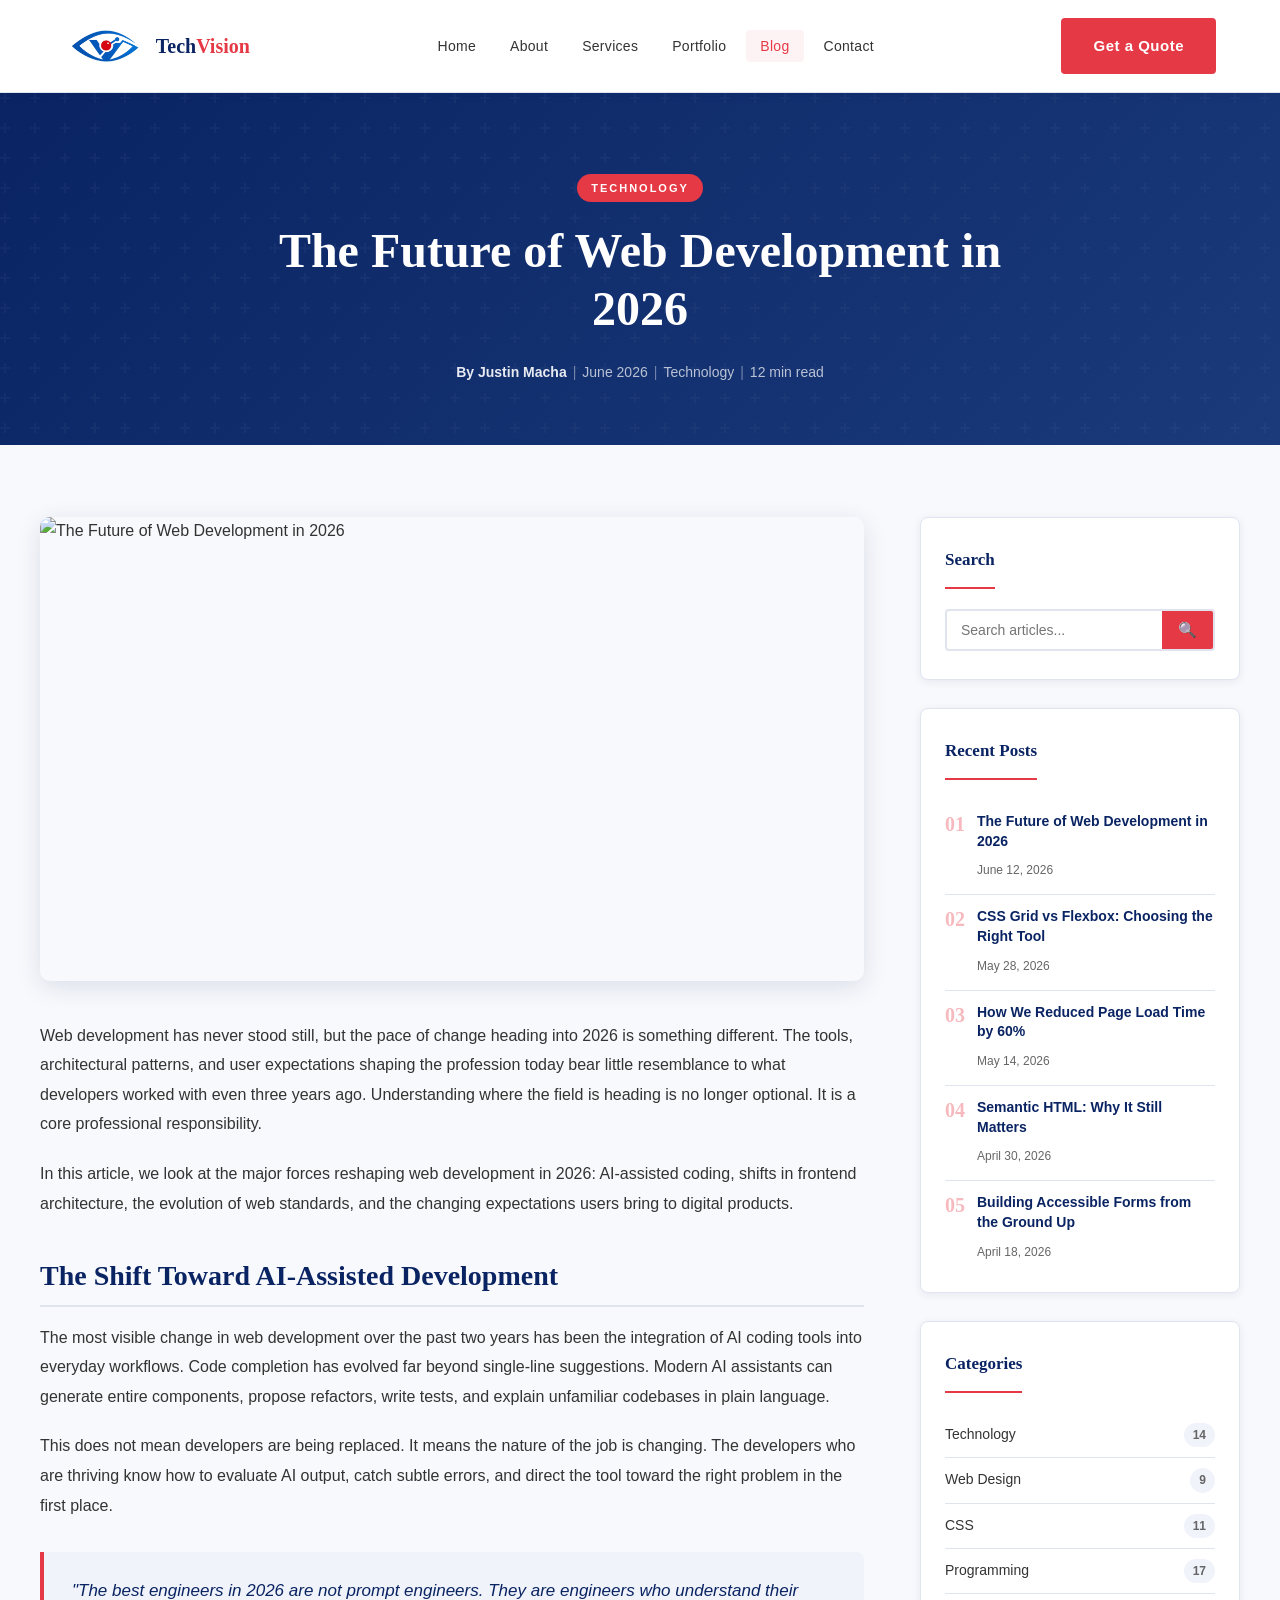
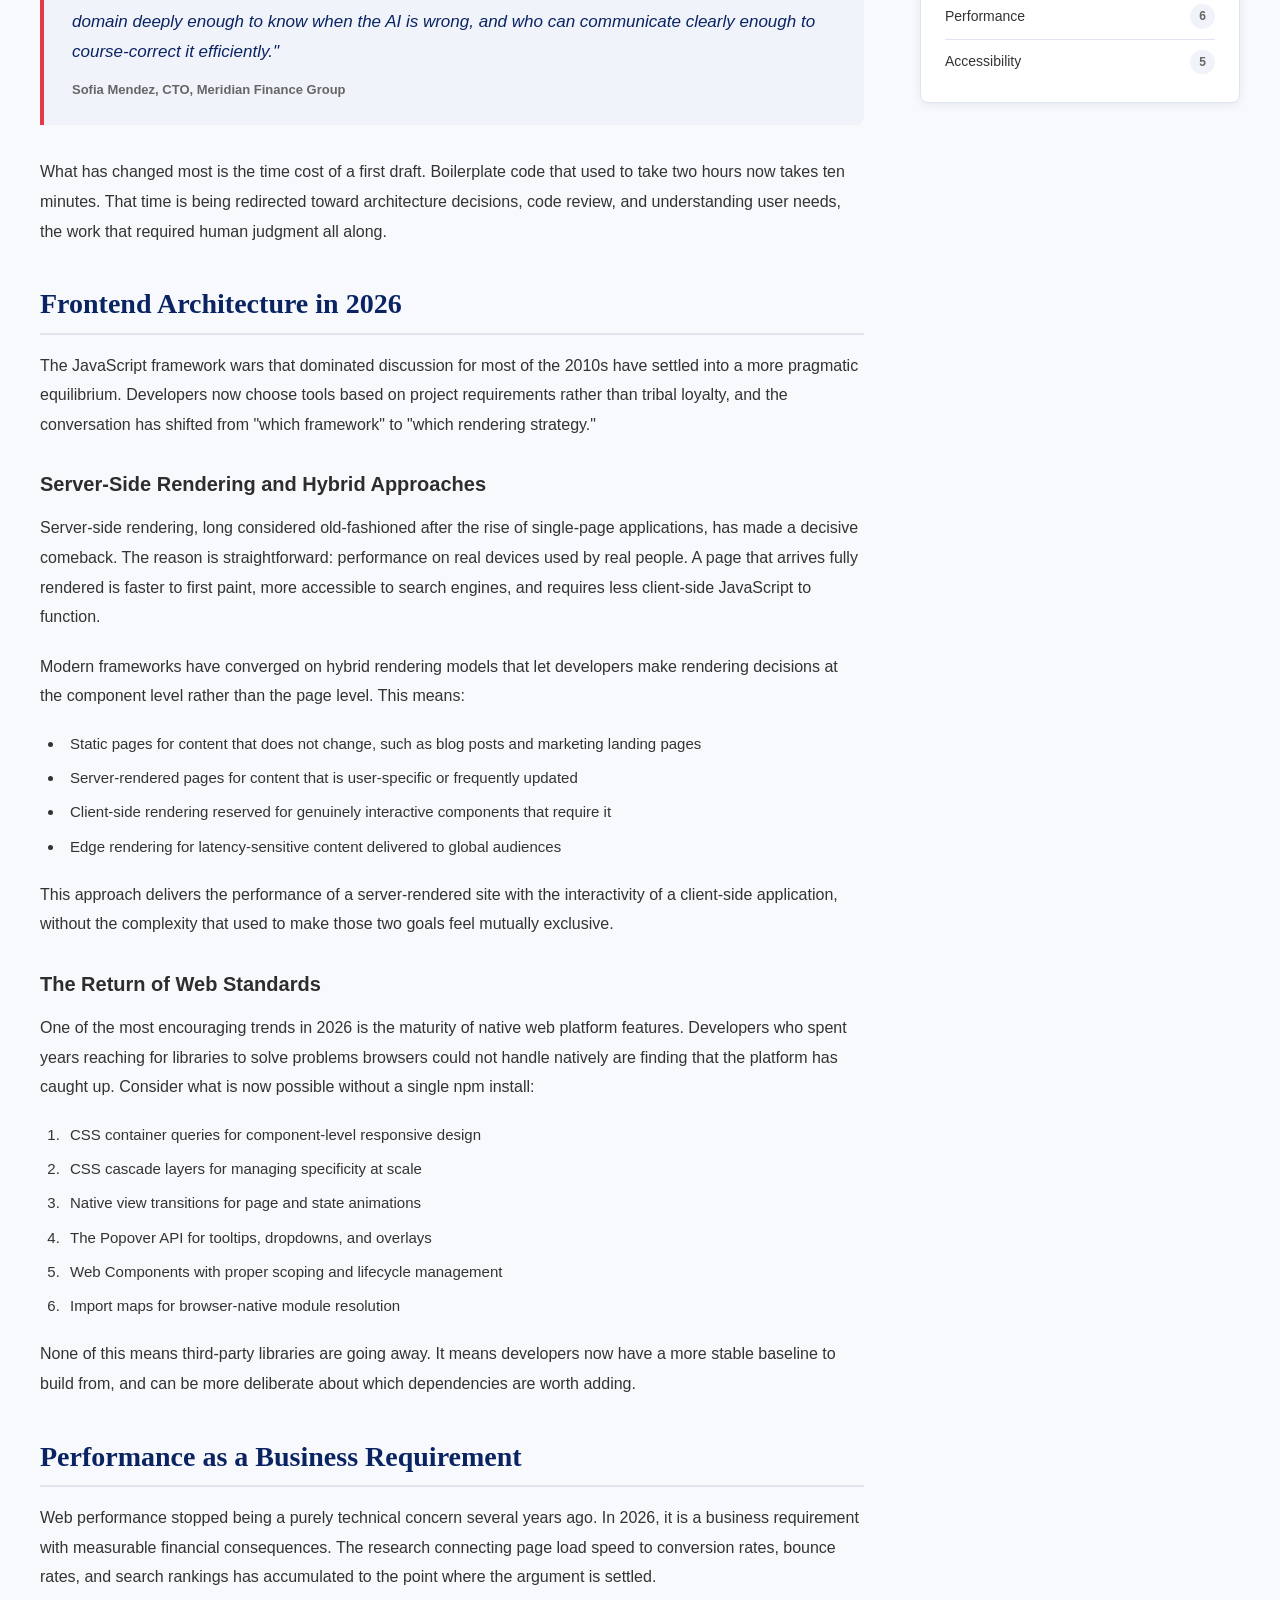
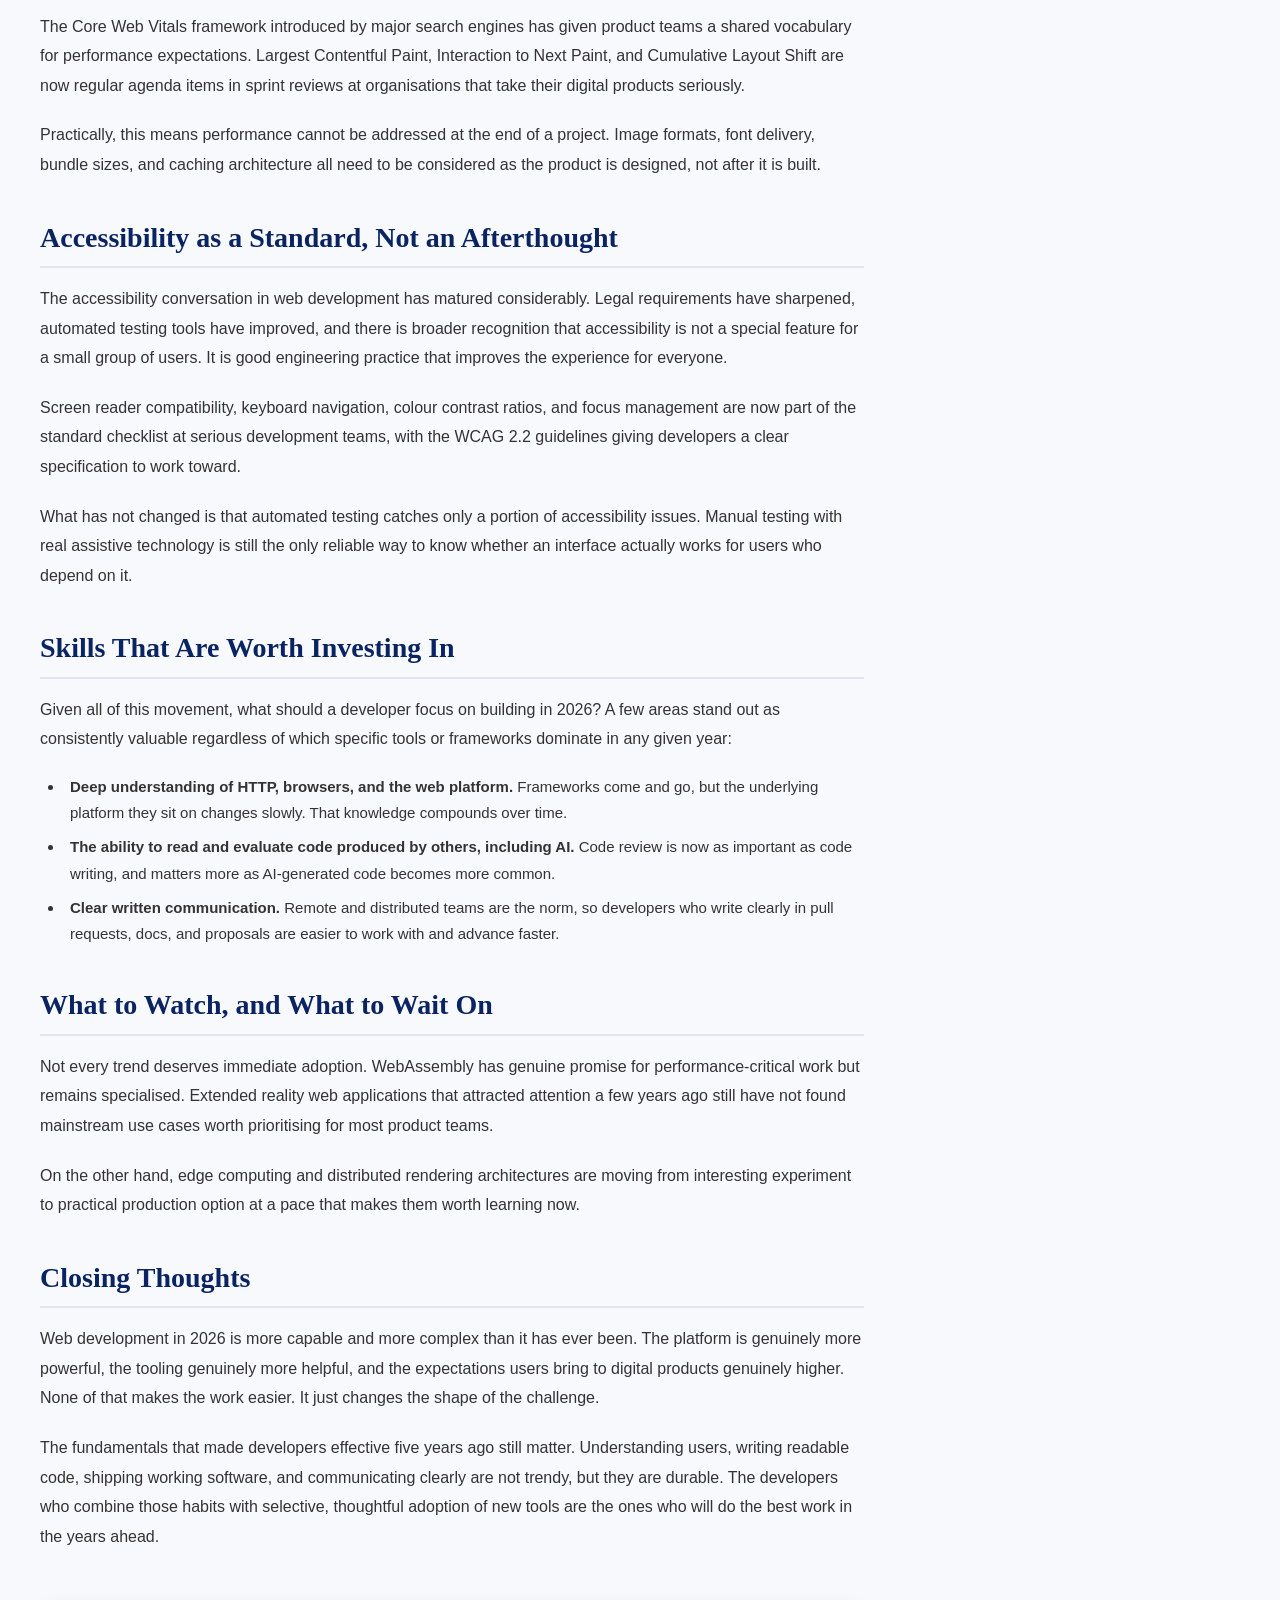
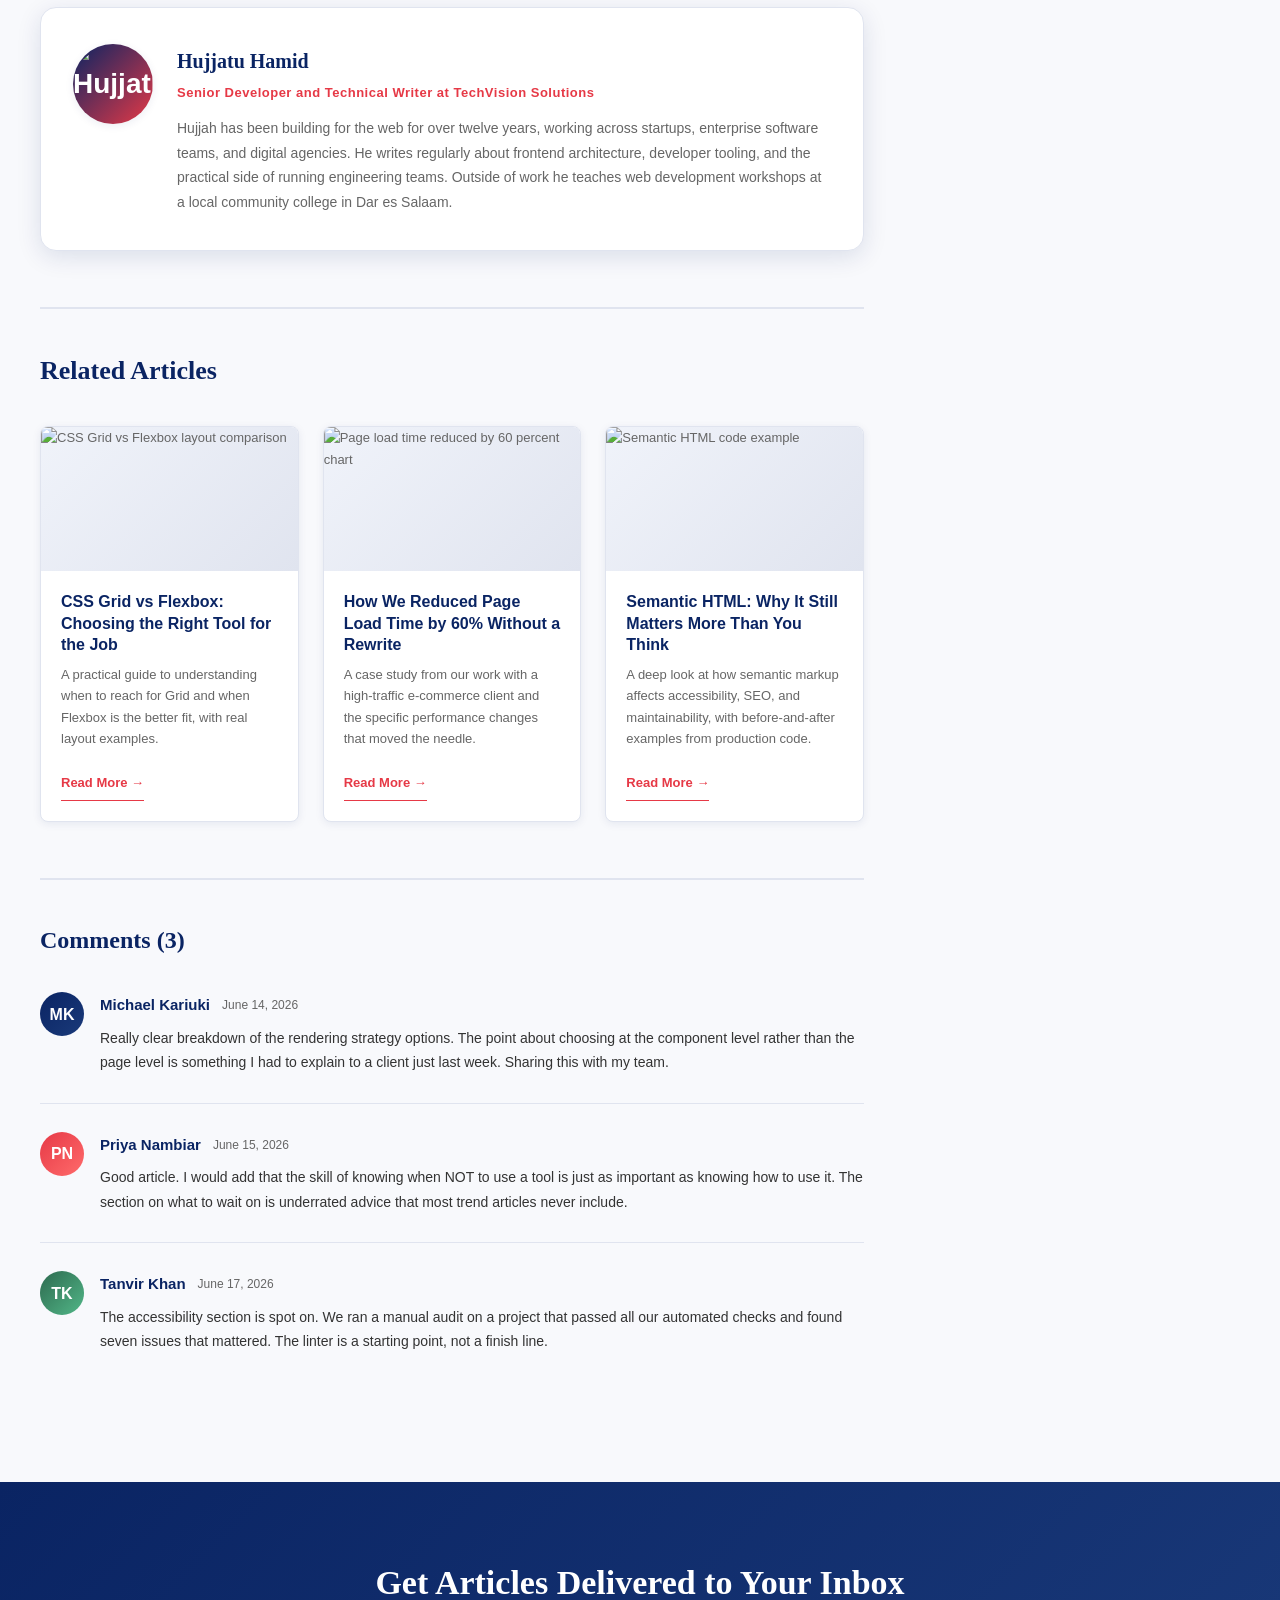
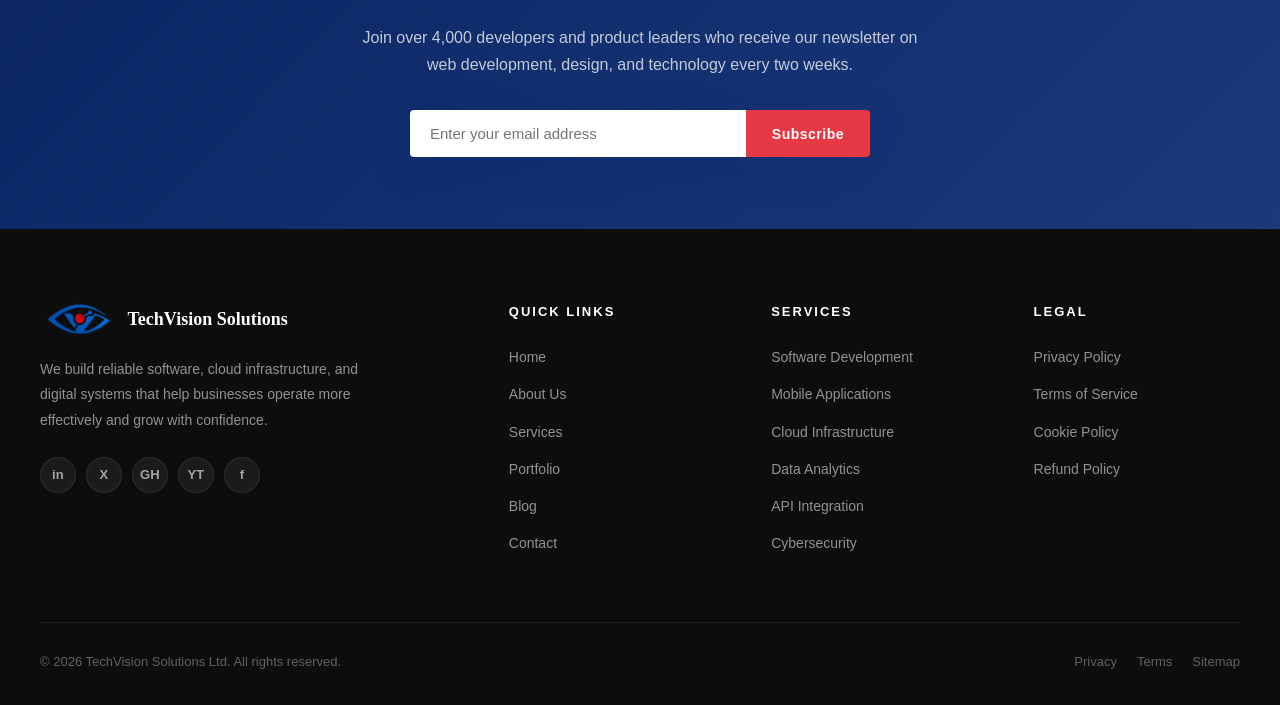
==== commit 6b706515: "Update blog.html" ====
--- a/blog.html
+++ b/blog.html
@@ -69,37 +69,35 @@
                 <div class="blog-main">
 
                     <!-- Featured Article Image -->
-                    <img class="blog-featured-img" src="images/blog-featured.png" alt="The Future of Web Development in 2026">
+                    <img class="blog-featured-img" src="images/blog-featured.jpg" alt="The Future of Web Development in 2026">
 
                     <!-- Article Content -->
                     <article class="blog-article">
 
-                        <h1>The Future of Web Development in 2026: What Every Developer Needs to Know</h1>
-
-                        <p>Web development has never stood still, but the pace of change heading into 2026 is something different. The tools, architectural patterns, and user expectations shaping the profession today bear little resemblance to what developers worked with even three years ago. If you write code for the web, or lead teams that do, understanding where the field is heading is no longer optional. It is a core professional responsibility.</p>
-
-                        <p>In this article, we look at the major forces reshaping web development in 2026: the rise of AI-assisted coding, shifts in frontend architecture, the ongoing evolution of web standards, and the changing expectations that users bring to digital products. We also address what skills are worth investing in and which trends deserve healthy scepticism.</p>
+                        <p>Web development has never stood still, but the pace of change heading into 2026 is something different. The tools, architectural patterns, and user expectations shaping the profession today bear little resemblance to what developers worked with even three years ago. Understanding where the field is heading is no longer optional. It is a core professional responsibility.</p>
+
+                        <p>In this article, we look at the major forces reshaping web development in 2026: AI-assisted coding, shifts in frontend architecture, the evolution of web standards, and the changing expectations users bring to digital products.</p>
 
                         <h2>The Shift Toward AI-Assisted Development</h2>
 
                         <p>The most visible change in web development over the past two years has been the integration of AI coding tools into everyday workflows. Code completion has evolved far beyond single-line suggestions. Modern AI assistants can generate entire components, propose refactors, write tests, and explain unfamiliar codebases in plain language.</p>
 
-                        <p>This does not mean developers are being replaced. It means the nature of the job is changing. The developers who are thriving are not the ones who resist these tools, and they are also not the ones who uncritically accept everything a language model produces. They are the developers who know how to evaluate output, catch subtle errors, and direct the tool toward the right problem in the first place.</p>
+                        <p>This does not mean developers are being replaced. It means the nature of the job is changing. The developers who are thriving know how to evaluate AI output, catch subtle errors, and direct the tool toward the right problem in the first place.</p>
 
                         <blockquote>
                             "The best engineers in 2026 are not prompt engineers. They are engineers who understand their domain deeply enough to know when the AI is wrong, and who can communicate clearly enough to course-correct it efficiently."
                             <cite>Sofia Mendez, CTO, Meridian Finance Group</cite>
                         </blockquote>
 
-                        <p>What has changed most is the time cost of getting a first draft. Boilerplate code that used to take a developer two hours to write now takes ten minutes. That time is being redirected toward architecture decisions, code review, testing strategy, and understanding user needs. In other words, toward the work that required human judgment all along.</p>
+                        <p>What has changed most is the time cost of a first draft. Boilerplate code that used to take two hours now takes ten minutes. That time is being redirected toward architecture decisions, code review, and understanding user needs, the work that required human judgment all along.</p>
 
                         <h2>Frontend Architecture in 2026</h2>
 
-                        <p>The JavaScript framework wars that dominated discussion for most of the 2010s have settled into a more pragmatic equilibrium. Developers are choosing tools based on project requirements rather than tribal loyalty, and the conversation has shifted from "which framework" to "which rendering strategy."</p>
+                        <p>The JavaScript framework wars that dominated discussion for most of the 2010s have settled into a more pragmatic equilibrium. Developers now choose tools based on project requirements rather than tribal loyalty, and the conversation has shifted from "which framework" to "which rendering strategy."</p>
 
                         <h3>Server-Side Rendering and Hybrid Approaches</h3>
 
-                        <p>Server-side rendering, long considered old-fashioned after the rise of single-page applications, has made a decisive comeback. The reason is straightforward: performance on real devices used by real people. A page that arrives from the server fully rendered is faster to first paint, more accessible to search engines, and requires less client-side JavaScript to function.</p>
+                        <p>Server-side rendering, long considered old-fashioned after the rise of single-page applications, has made a decisive comeback. The reason is straightforward: performance on real devices used by real people. A page that arrives fully rendered is faster to first paint, more accessible to search engines, and requires less client-side JavaScript to function.</p>
 
                         <p>Modern frameworks have converged on hybrid rendering models that let developers make rendering decisions at the component level rather than the page level. This means:</p>
 
@@ -110,13 +108,11 @@
                             <li>Edge rendering for latency-sensitive content delivered to global audiences</li>
                         </ul>
 
-                        <p>This approach delivers the performance of a server-rendered site with the interactivity of a client-side application, without the complexity that used to make those goals feel mutually exclusive.</p>
+                        <p>This approach delivers the performance of a server-rendered site with the interactivity of a client-side application, without the complexity that used to make those two goals feel mutually exclusive.</p>
 
                         <h3>The Return of Web Standards</h3>
 
-                        <p>One of the most encouraging trends in 2026 is the maturity of native web platform features. Developers who spent years reaching for libraries to solve problems that browsers could not handle natively are finding that the platform has caught up.</p>
-
-                        <p>Consider what is now possible without a single npm install:</p>
+                        <p>One of the most encouraging trends in 2026 is the maturity of native web platform features. Developers who spent years reaching for libraries to solve problems browsers could not handle natively are finding that the platform has caught up. Consider what is now possible without a single npm install:</p>
 
                         <ol>
                             <li>CSS container queries for component-level responsive design</li>
@@ -127,7 +123,7 @@
                             <li>Import maps for browser-native module resolution</li>
                         </ol>
 
-                        <p>None of this means third-party libraries are going away. It means developers now have a more stable, performant baseline to build from, and they can be more deliberate about which dependencies are worth adding.</p>
+                        <p>None of this means third-party libraries are going away. It means developers now have a more stable baseline to build from, and can be more deliberate about which dependencies are worth adding.</p>
 
                         <h2>Performance as a Business Requirement</h2>
 
@@ -135,44 +131,43 @@
 
                         <p>The Core Web Vitals framework introduced by major search engines has given product teams a shared vocabulary for performance expectations. Largest Contentful Paint, Interaction to Next Paint, and Cumulative Layout Shift are now regular agenda items in sprint reviews at organisations that take their digital products seriously.</p>
 
-                        <p>What this means practically for developers is that performance cannot be addressed at the end of a project. It has to be a constraint that shapes decisions from the beginning: image formats and loading strategies, font delivery, JavaScript bundle sizes, third-party scripts, and caching architecture all need to be considered as the product is being designed, not after it is built.</p>
+                        <p>Practically, this means performance cannot be addressed at the end of a project. Image formats, font delivery, bundle sizes, and caching architecture all need to be considered as the product is designed, not after it is built.</p>
 
                         <h2>Accessibility as a Standard, Not an Afterthought</h2>
 
-                        <p>The accessibility conversation in web development has matured considerably. Legal requirements have sharpened, automated testing tools have improved, and there is broader recognition within the industry that accessibility is not a special feature for a small group of users. It is good engineering practice that improves the experience for everyone.</p>
-
-                        <p>Screen reader compatibility, keyboard navigation, colour contrast ratios, and focus management are now part of the standard checklist at serious development teams. The WCAG 2.2 guidelines and the upcoming WCAG 3.0 framework give developers a clear specification to work toward.</p>
-
-                        <p>What has not changed is that automated testing catches only a portion of accessibility issues. Manual testing with real assistive technology is still the only reliable way to know whether an interface actually works for users who depend on it. Teams that treat accessibility as a checkbox item to be handled by a linter are still missing the point.</p>
+                        <p>The accessibility conversation in web development has matured considerably. Legal requirements have sharpened, automated testing tools have improved, and there is broader recognition that accessibility is not a special feature for a small group of users. It is good engineering practice that improves the experience for everyone.</p>
+
+                        <p>Screen reader compatibility, keyboard navigation, colour contrast ratios, and focus management are now part of the standard checklist at serious development teams, with the WCAG 2.2 guidelines giving developers a clear specification to work toward.</p>
+
+                        <p>What has not changed is that automated testing catches only a portion of accessibility issues. Manual testing with real assistive technology is still the only reliable way to know whether an interface actually works for users who depend on it.</p>
 
                         <h2>Skills That Are Worth Investing In</h2>
 
                         <p>Given all of this movement, what should a developer focus on building in 2026? A few areas stand out as consistently valuable regardless of which specific tools or frameworks dominate in any given year:</p>
 
                         <ul>
-                            <li><strong>Deep understanding of HTTP, browsers, and the web platform.</strong> Frameworks come and go. The underlying platform they sit on changes slowly. Developers who understand how the browser renders pages, how the network affects performance, and how HTTP works have knowledge that compounds over time.</li>
-                            <li><strong>The ability to read and evaluate code produced by others, including AI.</strong> Code review is now as important as code writing. Knowing what to look for and how to give useful feedback is a skill that matters more as teams grow and AI-generated code becomes more prevalent.</li>
-                            <li><strong>Clear written communication.</strong> Remote and distributed teams are the norm. Developers who can write clearly in pull request descriptions, documentation, design proposals, and async discussions are easier to work with and advance faster.</li>
-                            <li><strong>An understanding of the business context their software operates in.</strong> Technology decisions that ignore business constraints are not actually good technology decisions. Developers who can connect their work to outcomes that matter to the organisation have more influence and deliver more value.</li>
+                            <li><strong>Deep understanding of HTTP, browsers, and the web platform.</strong> Frameworks come and go, but the underlying platform they sit on changes slowly. That knowledge compounds over time.</li>
+                            <li><strong>The ability to read and evaluate code produced by others, including AI.</strong> Code review is now as important as code writing, and matters more as AI-generated code becomes more common.</li>
+                            <li><strong>Clear written communication.</strong> Remote and distributed teams are the norm, so developers who write clearly in pull requests, docs, and proposals are easier to work with and advance faster.</li>
                         </ul>
 
                         <h2>What to Watch, and What to Wait On</h2>
 
-                        <p>Not every trend deserves immediate adoption. WebAssembly has genuine promise for performance-critical applications but remains a specialised tool that most web developers will not need in their day-to-day work. The metaverse and extended reality web applications that attracted significant attention a few years ago have not yet found the mainstream use cases that would make them a priority for most product teams.</p>
-
-                        <p>On the other hand, edge computing and distributed rendering architectures are moving from interesting experiment to practical production option at a pace that makes them worth learning now. The teams who understand these patterns today will be better positioned when they become the standard approach.</p>
+                        <p>Not every trend deserves immediate adoption. WebAssembly has genuine promise for performance-critical work but remains specialised. Extended reality web applications that attracted attention a few years ago still have not found mainstream use cases worth prioritising for most product teams.</p>
+
+                        <p>On the other hand, edge computing and distributed rendering architectures are moving from interesting experiment to practical production option at a pace that makes them worth learning now.</p>
 
                         <h2>Closing Thoughts</h2>
 
-                        <p>Web development in 2026 is more capable and more complex than it has ever been. The platform is genuinely more powerful. The tooling is genuinely more helpful. The expectations users bring to digital products are genuinely higher. None of that makes the work easier. It just changes the shape of the challenge.</p>
-
-                        <p>The fundamentals that made developers effective five years ago still matter. Understanding users, writing readable code, shipping working software, communicating clearly, and continuing to learn are not trendy but they are durable. The developers who combine those habits with selective, thoughtful adoption of new tools and patterns are the ones who will do the best work in the years ahead.</p>
+                        <p>Web development in 2026 is more capable and more complex than it has ever been. The platform is genuinely more powerful, the tooling genuinely more helpful, and the expectations users bring to digital products genuinely higher. None of that makes the work easier. It just changes the shape of the challenge.</p>
+
+                        <p>The fundamentals that made developers effective five years ago still matter. Understanding users, writing readable code, shipping working software, and communicating clearly are not trendy, but they are durable. The developers who combine those habits with selective, thoughtful adoption of new tools are the ones who will do the best work in the years ahead.</p>
 
                     </article>
 
                     <!-- Author Information Card -->
                     <div class="author-card">
-                        <div class="author-card-photo">HH</div>
+                        <img class="author-card-photo" src="images/author.jpg" alt="Hujjatu Hamid, author">
                         <div class="author-card-info">
                             <h4>Hujjatu Hamid</h4>
                             <span>Senior Developer and Technical Writer at TechVision Solutions</span>
@@ -187,7 +182,7 @@
 
                             <div class="related-card">
                                 <div class="related-card-img">
-                                    <img src="images/gallery/related1.png" alt="CSS Grid vs Flexbox layout comparison">
+                                    <img src="images/gallery/related1.jpg" alt="CSS Grid vs Flexbox layout comparison">
                                 </div>
                                 <div class="related-card-body">
                                     <h4>CSS Grid vs Flexbox: Choosing the Right Tool for the Job</h4>
@@ -198,7 +193,7 @@
 
                             <div class="related-card">
                                 <div class="related-card-img">
-                                    <img src="images/gallery/related2.png" alt="Page load time reduced by 60 percent chart">
+                                    <img src="images/gallery/related2.jpg" alt="Page load time reduced by 60 percent chart">
                                 </div>
                                 <div class="related-card-body">
                                     <h4>How We Reduced Page Load Time by 60% Without a Rewrite</h4>
@@ -209,7 +204,7 @@
 
                             <div class="related-card">
                                 <div class="related-card-img">
-                                    <img src="images/gallery/related3.png" alt="Semantic HTML code example">
+                                    <img src="images/gallery/related3.jpg" alt="Semantic HTML code example">
                                 </div>
                                 <div class="related-card-body">
                                     <h4>Semantic HTML: Why It Still Matters More Than You Think</h4>
@@ -268,10 +263,10 @@
                     <!-- Search Widget -->
                     <div class="sidebar-widget">
                         <h3>Search</h3>
-                        <div class="search-box">
-                            <input type="search" placeholder="Search articles...">
-                            <button class="search-btn" aria-label="Search">&#128269;</button>
-                        </div>
+                        <form class="search-box" action="#" method="get">
+                            <input type="search" aria-label="Search articles" placeholder="Search articles...">
+                            <button type="submit" class="search-btn" aria-label="Search">&#128269;</button>
+                        </form>
                     </div>
 
                     <!-- Recent Posts Widget -->
@@ -363,10 +358,10 @@
             <div class="newsletter-inner">
                 <h2>Get Articles Delivered to Your Inbox</h2>
                 <p>Join over 4,000 developers and product leaders who receive our newsletter on web development, design, and technology every two weeks.</p>
-                <div class="newsletter-form">
-                    <input type="email" placeholder="Enter your email address">
-                    <button type="button">Subscribe</button>
-                </div>
+                <form class="newsletter-form" action="#" method="post">
+                    <input type="email" aria-label="Email address" placeholder="Enter your email address">
+                    <button type="submit">Subscribe</button>
+                </form>
             </div>
         </section>
 
@@ -429,7 +424,7 @@
             </div>
 
             <div class="footer-bottom">
-                <p>&copy; 2025 TechVision Solutions Ltd. All rights reserved.</p>
+                <p>&copy; 2026 TechVision Solutions Ltd. All rights reserved.</p>
                 <div class="footer-bottom-links">
                     <a href="#">Privacy</a>
                     <a href="#">Terms</a>
